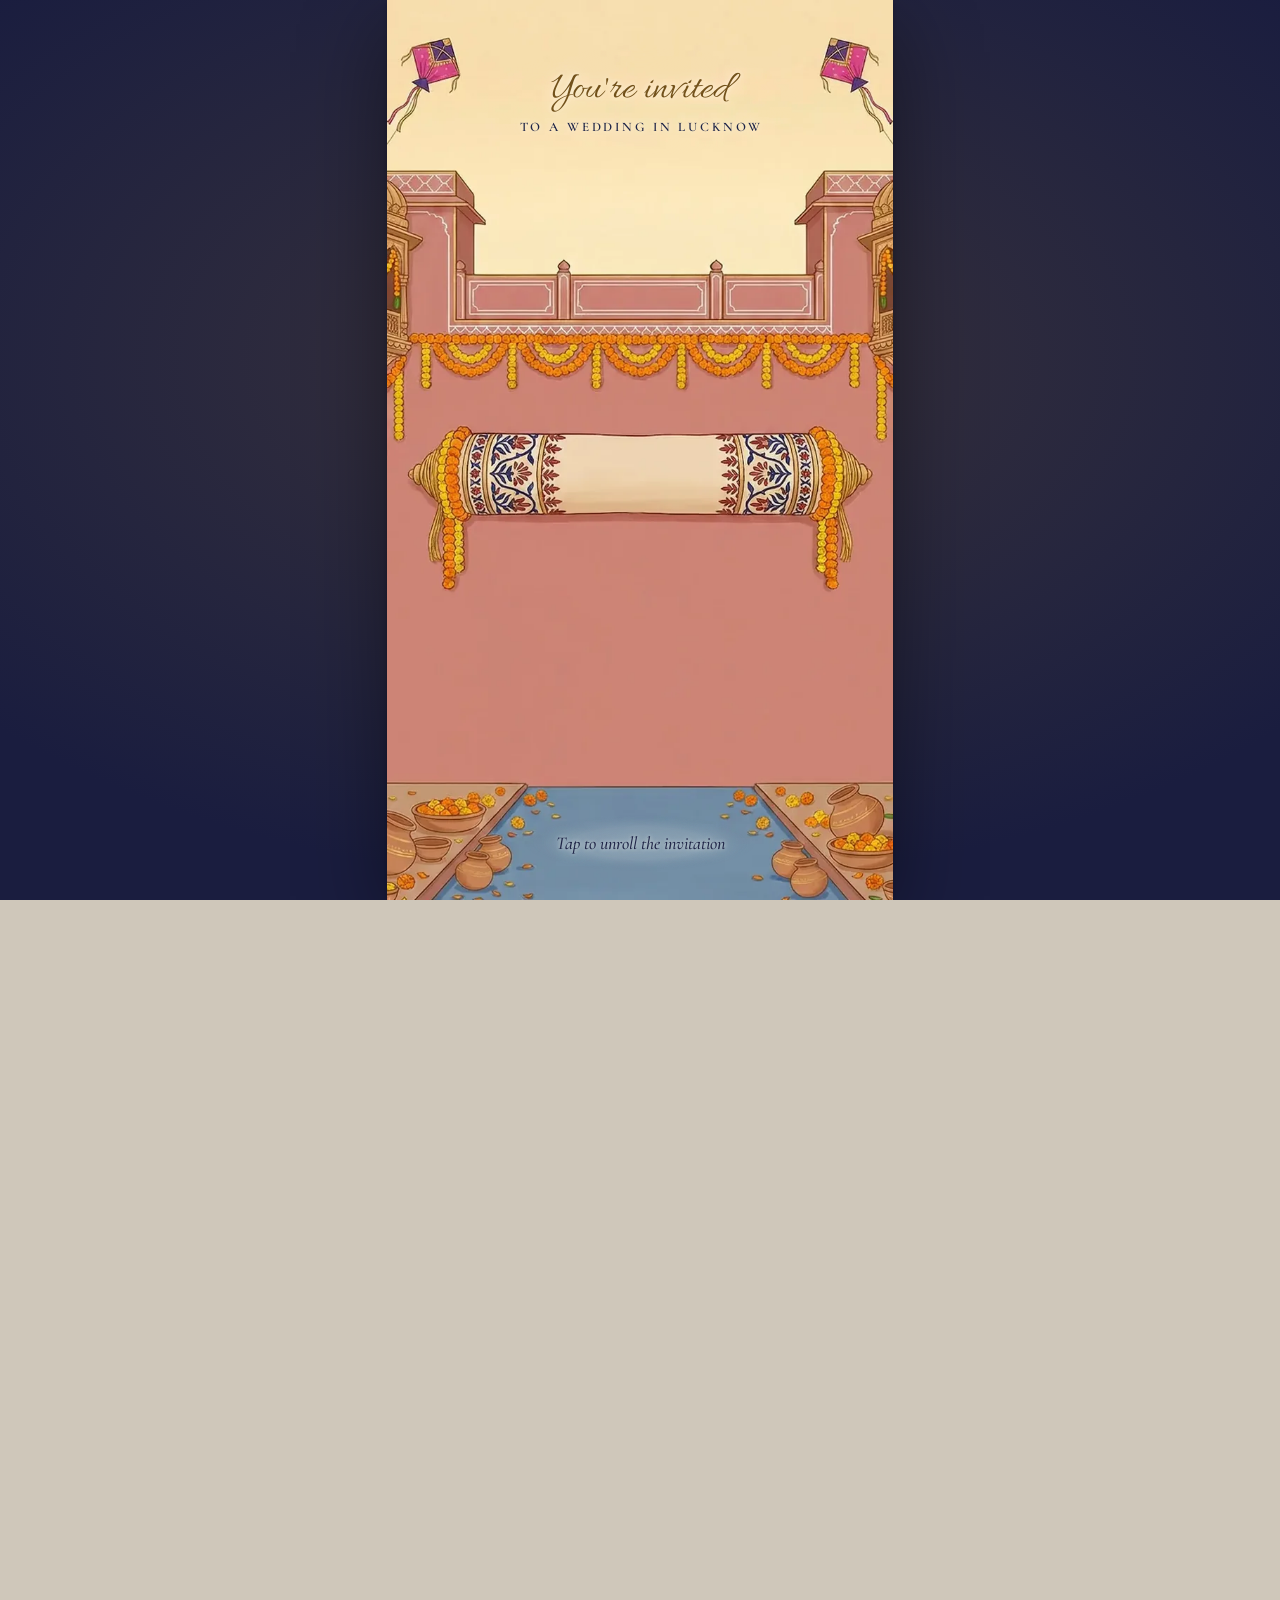
==== index.html @ d3c8b6ac "Shaurya weds Diksha - Wedding Card Website with Rangeelo theme, animations, and RSVP" ====
<!DOCTYPE html>
<html lang="en">
<head>
  <meta charset="utf-8">
  <meta name="viewport" content="width=device-width, initial-scale=1, viewport-fit=cover">
  <title>Shaurya weds Diksha | Wedding Invitation</title>
  <meta name="description" content="Wedding celebration of Shaurya Kapoor & Diksha Bhatia on 01 & 02 December 2026 at Dayal Gateway, Lucknow. Tap to unroll the invitation.">
  <meta name="theme-color" content="#1A1D3F">

  <!-- Favicon -->
  <link rel="icon" href="data:image/svg+xml,%3Csvg xmlns='http://www.w3.org/2000/svg' viewBox='0 0 32 32'%3E%3Ccircle cx='16' cy='16' r='14' fill='%23f3ebdc' stroke='%23a9853f' stroke-width='2'/%3E%3Cpath d='M16 9l4 7-4 7-4-7z' fill='%23a9853f'/%3E%3C/svg%3E">

  <!-- Google Fonts Preconnect & Stylesheets -->
  <link rel="preconnect" href="https://fonts.googleapis.com">
  <link rel="preconnect" href="https://fonts.gstatic.com" crossorigin="">
  <link href="https://fonts.googleapis.com/css2?family=Allura&family=Cormorant+Garamond:ital,wght@0,400;0,500;0,600;1,400;1,500&family=Pinyon+Script:ital,wght@0,400;0,500;0,600;1,400&family=Playfair+Display:ital,wght@0,400;0,500;0,600;1,400&family=Tiro+Devanagari+Hindi:ital,wght@0,400;0,500;0,600;1,400&display=swap" rel="stylesheet">

  <!-- Core Theme & Layout Styles -->
  <link rel="stylesheet" href="./assets/engine.css">
  <link rel="stylesheet" href="./assets/layouts/keepsake.css">
  <link rel="stylesheet" href="./assets/layouts/decor-daynight.css">

  <script>
    if (/[?&]phone=1(&|$)/.test(location.search)) document.documentElement.classList.add("in-phone");
  </script>

  <!-- Wedding Configuration & Personal Details -->
  <script src="./config.js"></script>

  <!-- Interactive Layout & Animation Engines -->
  <script src="./assets/openings.js"></script>
  <script src="./assets/layouts/keepsake.js"></script>
  <script src="./assets/layouts/decor-daynight.js"></script>
</head>

<body class="sealed layout-keepsake" data-theme="rangeelo">
  <!-- Accessibility Skip -->
  <a class="skip" href="#invitation" id="skip">Skip the opening and read the invitation</a>

  <!-- Animated Backdrop -->
  <div class="backdrop" aria-hidden="true"></div>

  <!-- Opening Gate (The Unrolling Haveli Cloth Gesture) -->
  <div class="gate framed" id="gate" data-edge="">
    <div class="gate-fill" aria-hidden="true"></div>
    <div class="gate-mirror bottom" aria-hidden="true"></div>
    <div class="gate-mirror top" aria-hidden="true"></div>

    <p class="greet tone-light" id="greet" lang="en">
      You're invited<small>to a wedding celebration</small>
    </p>

    <div class="stage" id="stage"></div>

    <p class="hint tone-light" id="hint" aria-hidden="true" lang="en">
      Tap to unroll the invitation
    </p>
  </div>

  <!-- Main Scroll Container -->
  <main class="col" id="main">
    <p class="today" id="today" hidden=""></p>

    <!-- Hero Section -->
    <header class="hero custom" id="hero">
      <img class="hero-art" id="heroArt" alt="" decoding="async">
      <div class="hero-words" id="heroWords"></div>
      <div class="lay-hero" id="layHero"></div>
    </header>

    <a class="down" href="#paper" id="down" lang="en">
      <span>Scroll down</span>
      <svg viewBox="0 0 24 24" aria-hidden="true">
        <path d="M6 9l6 6 6-6" fill="none" stroke="currentColor" stroke-width="1.3"></path>
      </svg>
    </a>

    <!-- The Paper Scroll (Content, Scratch Cards, Events, Countdown, RSVP) -->
    <div class="paper decor-daynight" id="paper"></div>
  </main>

  <!-- Floating Audio & Language Controls -->
  <div class="controls" id="controls" hidden="">
    <button class="lang" id="langBtn" type="button" aria-label="Switch language" lang="hi">हिं</button>
    <button class="sound" id="soundBtn" type="button" aria-pressed="false" aria-label="Play music">
      <svg class="i-play" viewBox="0 0 24 24" aria-hidden="true">
        <path d="M8 5.5v13l10.5-6.5z" fill="currentColor"></path>
      </svg>
      <svg class="i-pause" viewBox="0 0 24 24" aria-hidden="true">
        <path d="M7.5 5.5h3v13h-3zM13.5 5.5h3v13h-3z" fill="currentColor"></path>
      </svg>
    </button>
  </div>

  <!-- Background Music Audio -->
  <audio id="music" preload="none" loop="" src="./assets/themes/theme.mp3"></audio>

  <!-- Engine Script -->
  <script src="./assets/engine.js"></script>
</body>
</html>
---- assets/engine.css ----
/* The invite engine's styles. Every collection sets the palette and fonts through theme.json;
   nothing here names a collection except the few opening-specific touches at the end. */
:root {
  --ink: #574d43;
  --paper: #fbf8f2;
  --accent: #a3122f;
  --accent2: #e88b1e;
  --gold: #b08d4c;
  --night: #2a1f18;
  --linen: color-mix(in srgb, var(--paper) 82%, var(--ink));
  --ink-soft: color-mix(in srgb, var(--ink) 68%, var(--paper));
  --hi: color-mix(in srgb, var(--paper) 55%, white);
  --lo: color-mix(in srgb, var(--ink) 22%, transparent);
  --line: color-mix(in srgb, var(--gold) 32%, transparent);
  --gold-deep: color-mix(in srgb, var(--gold) 72%, black);
  --foil: linear-gradient(100deg, color-mix(in srgb, var(--gold) 72%, black) 0%, var(--gold) 22%, color-mix(in srgb, var(--gold) 45%, white) 38%, color-mix(in srgb, var(--gold) 92%, black) 55%, color-mix(in srgb, var(--gold) 62%, white) 72%, color-mix(in srgb, var(--gold) 70%, black) 100%);
  --foil-deep: linear-gradient(100deg, color-mix(in srgb, var(--gold) 55%, black) 0%, color-mix(in srgb, var(--gold) 85%, black) 30%, color-mix(in srgb, var(--gold) 70%, white) 48%, color-mix(in srgb, var(--gold) 80%, black) 66%, color-mix(in srgb, var(--gold) 50%, black) 100%);
  --script: "Pinyon Script", "Tiro Devanagari Hindi", cursive;
  --serif: "Cormorant Garamond", "Tiro Devanagari Hindi", Georgia, serif;
  --deva: "Tiro Devanagari Hindi", "Cormorant Garamond", serif;
  --display: var(--serif);
  --paper-tex: none;
  --col: min(100vw, 460px);
  --safe-t: env(safe-area-inset-top, 0px);
  --safe-b: env(safe-area-inset-bottom, 0px);
  --ease-out: cubic-bezier(0.23, 1, 0.32, 1);
  --ease-io: cubic-bezier(0.77, 0, 0.175, 1);
}
/* Drawn inside the site's iPhone mockup (?phone=1): inside a frame env() is always 0, so the
   island and home bar get an iPhone 15's real insets. The painting still runs under the island. */
:root.in-phone { --safe-t: 59px; --safe-b: 34px; }
:root.in-phone [id] { scroll-margin-top: var(--safe-t); }
/* A section's own top padding (56 to 64px) already clears the island, so it lands flush. */
:root.in-phone .sec[id] { scroll-margin-top: 0; }
body.dark {
  --ink-soft: color-mix(in srgb, var(--ink) 80%, var(--paper));
  --linen: color-mix(in srgb, var(--paper) 85%, black);
  --hi: color-mix(in srgb, var(--paper) 80%, white);
  --lo: rgba(0, 0, 0, 0.45);
  --gold-deep: color-mix(in srgb, var(--gold) 70%, white);
}

* { box-sizing: border-box; }
html { -webkit-text-size-adjust: 100%; scroll-behavior: smooth; }
body { margin: 0; background: var(--linen); color: var(--ink); font: 400 18px/1.55 var(--serif); -webkit-font-smoothing: antialiased; overflow-x: hidden; }
html:has(body.sealed), body.sealed { overflow: hidden; height: 100svh; }
:lang(hi) { font-family: var(--deva); }
img { display: block; max-width: 100%; }
button { font: inherit; color: inherit; }
:focus-visible { outline: 2px solid var(--gold); outline-offset: 3px; }

.skip { position: fixed; left: 12px; top: 12px; z-index: 50; padding: 10px 14px; background: var(--paper); color: var(--ink); border-radius: 8px; transform: translateY(-160%); transition: transform 200ms var(--ease-out); }
.skip:focus { transform: none; }
/* Round the invitation on a wide screen: a dim room in the theme's night colour, lit where the
   invitation stands, the way a story is shown on a laptop. Never a blurred copy of the art. */
.backdrop { position: fixed; inset: 0; z-index: -1; background: var(--linen); }
@media (min-width: 560px) { .backdrop { background: radial-gradient(90% 75% at 50% 40%, color-mix(in srgb, var(--night) 80%, var(--gold) 20%), var(--night) 78%); } }

/* ───────── The gate ───────── */
/* The opening's painting fills the screen, under the island and the home bar, and the greeting and
   the hint sit on it (founder, 21 October 2026). The engine sizes the painting's box (fitGate). */
.gate {
  position: fixed; inset: 0; z-index: 20; overflow: hidden;
  background: radial-gradient(120% 80% at 50% 45%, color-mix(in srgb, var(--paper) 70%, transparent), transparent 70%), var(--linen);
  transition: opacity 900ms var(--ease-out), visibility 0s linear 900ms;
}
body.dark .gate { background: radial-gradient(120% 80% at 50% 45%, color-mix(in srgb, var(--night) 60%, transparent), transparent 70%), var(--night); }
/* Until the painting loads, the screen takes its measured edge colours. */
.gate[data-edge], body.dark .gate[data-edge] { background: linear-gradient(var(--gate-top) 18%, var(--gate-bottom) 82%); }
.gate.gone { opacity: 0; visibility: hidden; pointer-events: none; }
/* A screen much wider than the painting (a laptop) shows its whole height in the middle, in the
   same dim room as the invitation (.backdrop), not a blurred copy of it. */
.gate-fill { position: absolute; inset: 0; display: none; background: radial-gradient(90% 75% at 50% 40%, color-mix(in srgb, var(--night) 80%, var(--gold) 20%), var(--night) 78%); }
.gate.framed .gate-fill { display: block; }
.gate-mirror { position: absolute; display: none; background-repeat: no-repeat; transform: scaleY(-1); pointer-events: none; }
.gate.mirrored .gate-mirror { display: block; }
.gate.framed .op-frame { box-shadow: 0 24px 80px rgba(0, 0, 0, 0.42), 0 2px 6px rgba(0, 0, 0, 0.25); }
.stage { position: absolute; inset: 0; z-index: 0; }

/* Taps pass through the words to the painting. Each takes the tone that reads on the part of the
   painting under it, and a soft frost when that part is busy (readGate, as the hero's words do). */
.greet, .hint { position: absolute; z-index: 1; left: 0; right: 0; width: fit-content; max-width: calc(100% - 32px); margin: 0 auto; text-align: center; text-wrap: balance; pointer-events: none; isolation: isolate; --frost-rgb: 0 0 0; --frost-a: 0; --frost-blur: 0px; }
/* As much room above as the hero's words have: 7.5% of the screen, and 4% under an island or notch
   (in the site's phone mockup the island ends 52px down). */
.greet { top: max(7.5svh, calc(var(--safe-t) + 4svh)); font: 400 clamp(32px, 9vw, 40px)/1.1 var(--script); color: var(--gate-lo); }
:root.in-phone .greet { top: calc(52px + 4svh); }
.hint { bottom: max(calc(var(--safe-b) + 22px), 5svh); font: italic 500 18px/1.3 var(--serif); color: var(--gate-ink); animation: hint 2.8s ease-in-out infinite; }
.greet small { display: block; margin-top: 6px; font: 600 13px/1.4 var(--serif); letter-spacing: 0.22em; text-transform: uppercase; color: var(--gate-ink); }
.greet:lang(hi) { font: 400 27px/1.3 var(--deva); }
.greet:lang(hi) small { letter-spacing: 0.02em; text-transform: none; font: 400 15.5px/1.5 var(--deva); }
.hint:lang(hi) { font: 400 16.5px/1.4 var(--deva); }
.greet.tone-dark { color: var(--gate-hi); }
.greet.tone-dark small, .hint.tone-dark { color: var(--gate-cream); }
.greet.tone-dark, .hint.tone-dark { text-shadow: 0 0 18px rgba(0, 0, 0, 0.62), 0 1px 3px rgba(0, 0, 0, 0.55); }
.greet.tone-light, .hint.tone-light { text-shadow: 0 0 18px rgb(255 252 244 / 0.85), 0 0 4px rgb(255 252 244 / 0.7); }
.greet::before, .hint::before { content: ""; position: absolute; z-index: -1; pointer-events: none; inset: -30% -16%; background: radial-gradient(closest-side, rgb(var(--frost-rgb) / var(--frost-a)) 0%, rgb(var(--frost-rgb) / calc(var(--frost-a) * 0.8)) 55%, rgb(var(--frost-rgb) / 0) 100%); -webkit-backdrop-filter: blur(var(--frost-blur)); backdrop-filter: blur(var(--frost-blur)); -webkit-mask-image: radial-gradient(closest-side, #000 60%, transparent 100%); mask-image: radial-gradient(closest-side, #000 60%, transparent 100%); }
.hint::before { inset: -70% -18%; }
@keyframes hint { 50% { translate: 0 -3px; } }
.gate.opening .greet, .gate.opening .hint { opacity: 0; animation: none; transition: opacity 400ms ease; }

.op-frame { position: absolute; inset: 0; overflow: visible; }
.op-frame > img { position: absolute; inset: 0; width: 100%; height: 100%; object-fit: cover; }
.op-pulse { position: absolute; inset: -9%; border-radius: 50%; border: 1px solid color-mix(in srgb, var(--gold) 70%, transparent); animation: pulse 2.8s var(--ease-out) infinite; pointer-events: none; }
@keyframes pulse { 0% { scale: 0.86; opacity: 0.9; } 70%, 100% { scale: 1.25; opacity: 0; } }
.op-glow { position: absolute; width: 14%; aspect-ratio: 1; translate: -50% -50%; border-radius: 50%; pointer-events: none; mix-blend-mode: screen; background: radial-gradient(closest-side, rgba(255, 246, 220, 0.95), rgba(255, 214, 140, 0.5) 45%, rgba(255, 200, 120, 0) 100%); opacity: 0; scale: 0.4; transition: scale 1800ms var(--ease-out), opacity 600ms ease; }
.op-glow.on { opacity: 1; scale: 9; }

/* Envelope */
.op-envelope { perspective: 1600px; }
.op-inside { position: absolute; inset: 0; overflow: hidden; background: linear-gradient(180deg, #efe4cf, #f7efdf 45%, #ead9b8) center / cover; }
.op-inside .op-light { position: absolute; left: var(--cx); top: var(--cy); width: 70%; aspect-ratio: 1 / 1.3; translate: -50% -50%; border-radius: 50%; background: radial-gradient(closest-side, rgba(255, 253, 246, 1), rgba(255, 240, 205, 0.95) 22%, rgba(250, 222, 160, 0.55) 52%, rgba(246, 214, 150, 0)); opacity: 0; scale: 0.15; }
.op-flap { position: absolute; inset: 0; background: #f4eee4 center / 100% 100% no-repeat; backface-visibility: hidden; transition: transform 1250ms cubic-bezier(0.55, 0, 0.25, 1), opacity 650ms ease 650ms, filter 1250ms ease; }
.op-flap.top { clip-path: polygon(0 0, 100% 0, var(--cx) var(--cy)); transform-origin: 50% 0; }
.op-flap.bottom { clip-path: polygon(0 100%, 100% 100%, var(--cx) var(--cy)); transform-origin: 50% 100%; }
.op-flap.left { clip-path: polygon(0 0, 0 100%, var(--cx) var(--cy)); transform-origin: 0 50%; filter: brightness(0.985); }
.op-flap.right { clip-path: polygon(100% 0, 100% 100%, var(--cx) var(--cy)); transform-origin: 100% 50%; filter: brightness(0.985); }
.op-ring { position: absolute; inset: 0; width: 100%; height: 100%; pointer-events: none; mix-blend-mode: screen; }
.op-seal { position: absolute; left: var(--cx); top: var(--cy); width: 27%; aspect-ratio: 1; translate: -50% -50%; padding: 0; border: 0; border-radius: 50%; background: none; cursor: pointer; filter: drop-shadow(0 5px 6px rgba(70, 50, 22, 0.32)) drop-shadow(0 1px 1px rgba(70, 50, 22, 0.3)); transition: scale 160ms var(--ease-out), opacity 500ms ease, filter 500ms ease; -webkit-tap-highlight-color: transparent; }
.op-seal canvas { width: 100%; height: 100%; display: block; }
.op-seal:active, .op-seal.pressed { scale: 0.95; }
.op-seal.gone { scale: 1.16; opacity: 0; filter: blur(3px); pointer-events: none; }
.op-seal.gone .op-pulse { display: none; }
.op-envelope.open .op-inside .op-light { opacity: 1; scale: 3.2; transition: scale 1500ms var(--ease-out) 100ms, opacity 500ms ease; }
.op-envelope.open .op-flap { filter: brightness(0.9); }
.op-envelope.open .op-flap.top { transform: rotateX(-112deg); opacity: 0; }
.op-envelope.open .op-flap.bottom { transform: rotateX(112deg); opacity: 0; transition-delay: 160ms, 810ms, 160ms; }
.op-envelope.open .op-flap.left { transform: rotateY(112deg); opacity: 0; transition-delay: 80ms, 730ms, 80ms; }
.op-envelope.open .op-flap.right { transform: rotateY(-112deg); opacity: 0; transition-delay: 80ms, 730ms, 80ms; }
/* An envelope lying on paper: the closed painting stays whole; the V flap folds up from its hinge
   while the open painting (flap lying open, the card showing) fades in. */
.op-envelope.on-paper .op-over { position: absolute; inset: 0; width: 100%; height: 100%; object-fit: cover; transition: opacity 700ms ease 420ms; }
.op-envelope.on-paper .op-flap.top { clip-path: polygon(var(--fx0) var(--fy0), var(--fx1) var(--fy0), var(--tx) var(--ty)); transform-origin: 50% var(--fy0); z-index: 4; }
.op-envelope.on-paper .op-seal { z-index: 6; }
/* On the desk (openings.js unfold): the envelope's inside, the flap's paper back, the card and the pocket in front of it. */
.op-hollow { position: absolute; inset: 0; z-index: 1; opacity: 0; transition: opacity 180ms ease; background: linear-gradient(180deg, color-mix(in srgb, var(--env-paper, #e9dcc3) 78%, #3a2a1a) 0%, color-mix(in srgb, var(--env-paper, #e9dcc3) 94%, #3a2a1a) 75%); }
.op-flapback { position: absolute; inset: 0; z-index: 1; transform: scaleY(0); background: linear-gradient(0deg, color-mix(in srgb, var(--env-paper, #efe4cf) 92%, #5a4630), color-mix(in srgb, var(--env-paper, #efe4cf) 88%, white) 70%); }
.op-card { position: absolute; z-index: 2; border-radius: 3px; background: var(--card-paper, #fbf6ea) var(--paper-tex) center / 420px; box-shadow: 0 1px 2px rgba(60, 40, 20, 0.25), 0 12px 28px rgba(60, 40, 20, 0.2); transform-origin: 50% 50%; will-change: transform; }
.op-card.out { z-index: 7; }
.op-card-in { position: absolute; inset: 6%; display: grid; place-content: center; justify-items: center; text-align: center; border: 1px solid color-mix(in srgb, var(--gold) 55%, transparent); color: var(--gold-deep); }
.op-card-in p { margin: 0; }
.op-card .k { font: 500 clamp(9px, 2.5vw, 12px)/1.4 var(--serif); letter-spacing: 0.2em; text-transform: uppercase; }
.op-card .n { padding: 0.1em 0.2em 0.18em; font: 400 clamp(22px, 7vw, 32px)/1.05 var(--script); }
.op-card .a { font: italic 400 clamp(13px, 3.8vw, 17px)/1 var(--serif); }
.op-card:lang(hi) .k, .op-card:lang(hi) .a { font-family: var(--deva); font-style: normal; letter-spacing: 0; text-transform: none; }
.op-card:lang(hi) .n { font: 400 clamp(20px, 6vw, 28px)/1.3 var(--deva); }
.op-pocket { position: absolute; inset: 0; z-index: 3; background: center / 100% 100% no-repeat; }
.op-envelope.on-paper .op-inside .op-light { display: none; }
.op-envelope.on-paper.open .op-over { opacity: 0; }
.op-envelope.on-paper.open .op-flap.top { transform: rotateX(-150deg); opacity: 0; transition-delay: 0ms, 520ms, 0ms; }

/* Doors */
.op-doors { perspective: 1400px; }
.op-doors .op-over { transition: opacity 120ms linear 60ms; }
.op-doors .op-over.gone { opacity: 0; }
.op-leaf { position: absolute; transform-style: preserve-3d; transition: transform 1700ms cubic-bezier(0.6, 0, 0.2, 1); }
.op-leaf.left { transform-origin: 0 50%; }
.op-leaf.right { transform-origin: 100% 50%; }
.op-leaf-face { position: absolute; inset: 0; background-repeat: no-repeat; backface-visibility: hidden; }
.op-leaf::after { content: ""; position: absolute; inset: 0; background: linear-gradient(90deg, rgba(0, 0, 0, 0.35), rgba(0, 0, 0, 0)); opacity: 0; transition: opacity 1700ms ease; }
.op-leaf.right::after { background: linear-gradient(270deg, rgba(0, 0, 0, 0.35), rgba(0, 0, 0, 0)); }
.op-doors.open .op-leaf.left { transform: rotateY(96deg); }
.op-doors.open .op-leaf.right { transform: rotateY(-96deg); }
.op-doors.open .op-leaf::after { opacity: 1; }
.op-seam { position: absolute; width: 4px; translate: -50% 0; background: linear-gradient(180deg, transparent, rgba(255, 220, 150, 0.95), transparent); filter: blur(2px); opacity: 0; transition: opacity 400ms ease, width 1200ms var(--ease-out); pointer-events: none; }
.op-doors.open .op-seam { opacity: 1; width: 40%; filter: blur(14px); opacity: 0; transition: opacity 1500ms ease 200ms, width 1500ms var(--ease-out); }
/* The open frame matches the closed one outside the doorway, so it must not move or the walls would jump. */
.op-fore { position: absolute; inset: 0; width: 100%; height: 100%; z-index: 4; pointer-events: none; }
.op-tap { position: absolute; z-index: 5; border: 0; background: none; cursor: pointer; }

/* Film: the opening as a short film. Its first frame lies on top until it plays; its last frame holds. */
.op-film .op-video { position: absolute; inset: 0; width: 100%; height: 100%; object-fit: cover; display: block; }
.op-film .op-end { opacity: 0; transition: opacity 400ms ease; }
.op-film .op-end.on { opacity: 1; }
.op-film .op-still { transition: opacity 120ms linear; }
.op-film .op-still.gone { opacity: 0; }

/* Curtains: strips of the closed panels slide to the sides and narrow, then fade into the open painting */
.op-curtains .op-over { transition: opacity 120ms linear 60ms; }
.op-curtains .op-over.gone { opacity: 0; }
.op-strip { position: absolute; overflow: hidden; transition: transform 1500ms cubic-bezier(0.55, 0, 0.2, 1) var(--delay, 0ms), opacity 520ms ease calc(1150ms + var(--delay, 0ms)); }
.op-strip.left { transform-origin: 0 50%; }
.op-strip.right { transform-origin: 100% 50%; }
.op-strip-face { position: absolute; inset: 0; background-repeat: no-repeat; }
/* The folds deepen as the cloth bunches. */
.op-fold { position: absolute; inset: 0; background: linear-gradient(90deg, rgba(0, 0, 0, 0.32), rgba(255, 240, 220, 0.06) 45%, rgba(0, 0, 0, 0.28)); opacity: 0; transition: opacity 1400ms ease var(--delay, 0ms); }
.op-curtains.open .op-strip { transform: translateX(var(--dx)) scaleX(var(--k)); opacity: 0; }
.op-curtains.open .op-fold { opacity: 1; }
.op-curtains.open .op-seam { opacity: 1; width: 40%; filter: blur(14px); opacity: 0; transition: opacity 1500ms ease 200ms, width 1500ms var(--ease-out); }

/* Light from a point */
.op-reveal .op-over { will-change: mask-image; }
.op-sparks { position: absolute; inset: 0; width: 100%; height: 100%; pointer-events: none; }
.op-point { position: absolute; width: 22%; aspect-ratio: 1; translate: -50% -50%; border: 0; border-radius: 50%; background: radial-gradient(closest-side, rgba(255, 238, 200, 0.28), transparent); cursor: pointer; -webkit-tap-highlight-color: transparent; touch-action: none; }
.op-point.holding { background: radial-gradient(closest-side, rgba(255, 238, 200, 0.55), transparent); scale: 1.08; transition: scale 650ms var(--ease-out), background 650ms ease; }

@media (prefers-reduced-motion: reduce) {
  .hint, .op-pulse { animation: none; }
  .op-flap, .op-leaf, .op-strip { transition: opacity 400ms ease !important; transform: none !important; }
}

/* ───────── The column ───────── */
.col { position: relative; width: var(--col); margin: 0 auto; background: var(--paper); box-shadow: 0 0 0 1px var(--line), 0 30px 80px rgba(40, 28, 12, 0.14); }
.today { position: sticky; top: 0; z-index: 5; margin: 0; padding: calc(10px + var(--safe-t)) 16px 10px; text-align: center; background: var(--accent-fill, var(--accent)); color: #fff; font: 500 15px/1.4 var(--serif); }
.today[hidden] { display: none; }
.hero { position: relative; overflow: hidden; background: var(--night); }
/* A layout (invite/layouts/) draws the first screen itself. */
.hero.custom { background: var(--paper); }
.hero.custom .hero-art, .hero.custom .hero-words { display: none; }
/* The painting fills the first screen like a story, with "Scroll down" just under it: never shorter
   than the painting's own shape (so it is always cut at its sides, and the calm zone's heights hold),
   never taller than a tall phone's. */
.hero-art { width: 100%; height: clamp(calc(var(--col) * 1.5), calc(100svh - 72px), calc(var(--col) * 2.17)); object-fit: cover; }
.hero.plain .hero-art { visibility: hidden; }
.hero.plain { background: linear-gradient(180deg, color-mix(in srgb, var(--paper) 85%, var(--gold)), var(--paper)); }
.body-open .hero-art { animation: settle 2.6s var(--ease-out) both; }
@keyframes settle { from { scale: 1.07; } to { scale: 1; } }
.hero-words { position: absolute; left: 15%; right: 15%; top: 12%; display: grid; justify-items: center; text-align: center; color: var(--gold-deep); text-shadow: 0 0 18px color-mix(in srgb, var(--paper) 90%, transparent), 0 0 4px color-mix(in srgb, var(--paper) 80%, transparent); }
body.dark .hero-words, .hero.tone-dark .hero-words { text-shadow: 0 0 18px rgba(0, 0, 0, 0.7), 0 0 4px rgba(0, 0, 0, 0.6); }
.hero.tone-dark .hw-pre, .hero.tone-dark .hw-date { color: #fff8ec; }
.hero.tone-dark .hw-name { --foil: linear-gradient(100deg, #f3dca0 0%, #fff4d6 30%, #e8c77e 55%, #fff1c9 75%, #e2bd70 100%); filter: drop-shadow(0 0 10px rgba(0, 0, 0, 0.55)); }
.hero-words > * { margin: 0; }
.hw-names { display: grid; justify-items: center; }
.hw-names > * { margin: 0; }
/* When the calm part of the painting is short, the names share one line. */
.hw-inline .hw-names { display: flex; align-items: baseline; justify-content: center; gap: 0.16em; white-space: nowrap; }
.hw-inline .hw-amp { margin: 0; }
.hero-words { --hw-k: 1; --frost-rgb: 250 245 235; --frost-a: 0; --frost-blur: 0px; z-index: 1; isolation: isolate; }
/* The engine measures the painting under the words and frosts it when it is too busy to read. */
.hero-words::before { content: ""; position: absolute; z-index: -1; pointer-events: none; inset: -22% -34%; background: radial-gradient(closest-side, rgb(var(--frost-rgb) / var(--frost-a)) 0%, rgb(var(--frost-rgb) / calc(var(--frost-a) * 0.8)) 55%, rgb(var(--frost-rgb) / 0) 100%); -webkit-backdrop-filter: blur(var(--frost-blur)); backdrop-filter: blur(var(--frost-blur)); -webkit-mask-image: radial-gradient(closest-side, #000 60%, transparent 100%); mask-image: radial-gradient(closest-side, #000 60%, transparent 100%); }
.hero.tone-light { --hw-ink: var(--ink); }
body.dark .hero.tone-light { --hw-ink: color-mix(in srgb, var(--night) 80%, black); }
.hero.tone-light .hero-words { text-shadow: 0 0 18px color-mix(in srgb, var(--paper) 90%, transparent), 0 0 4px color-mix(in srgb, var(--paper) 80%, transparent); }
.hero.tone-light .hw-pre, .hero.tone-light .hw-date { color: var(--hw-ink); }
.hero.tone-light .hw-name { filter: drop-shadow(0 0 10px color-mix(in srgb, var(--paper) 90%, transparent)); }
/* Only the names scale to fit the painting; the small lines never drop below a readable size. */
.hw-pre { font: 500 max(15px, calc(clamp(15px, 4.4vw, 18px) * var(--hw-k)))/1.25 var(--serif); color: var(--ink); }
/* A script capital's swash rises well above its line: keep it off the line above. */
.hero-words > .hw-pre { margin-bottom: calc(clamp(44px, 14vw, 62px) * var(--hw-k) * 0.2); }
.hw-inline > .hw-pre { margin-bottom: 0.2em; }
body.dark .hw-pre, body.dark .hw-date { color: color-mix(in srgb, var(--paper) 30%, white); }
.hw-pre:lang(hi) { font: 400 max(16px, calc(17px * var(--hw-k)))/1.5 var(--deva); }
.hw-name { font: 400 calc(clamp(44px, 14vw, 62px) * var(--hw-k))/1.02 var(--script); background: var(--foil); -webkit-background-clip: text; background-clip: text; color: transparent; text-shadow: none; filter: drop-shadow(0 0 10px color-mix(in srgb, var(--paper) 90%, transparent)); padding: 0.22em 0.24em 0.32em; margin: -0.22em -0.12em -0.32em; }
/* Foil words show only inside their own box (background-clip: text), so a script name's swashes
   and tails, which reach past its line, get room in the padding, given back by the margin. */
body.dark .hw-name { filter: drop-shadow(0 0 10px rgba(0, 0, 0, 0.6)); }
.hw-name:lang(hi) { font: 400 calc(clamp(40px, 12vw, 54px) * var(--hw-k))/1.25 var(--deva); }
.hw-amp { font: italic 400 calc(clamp(30px, 9vw, 38px) * var(--hw-k))/1 var(--serif); background: var(--foil-deep); -webkit-background-clip: text; background-clip: text; color: transparent; text-shadow: none; margin: 0 0 0.12em; padding: 0 0.1em; }
.hero.tone-dark .hw-amp { --foil-deep: linear-gradient(100deg, #e2bd70 0%, #fff1c9 45%, #d9b062 100%); }
.hw-amp:lang(hi) { font: 400 20px/1.4 var(--deva); margin: 0; }
.hw-rule { width: 50%; margin: 6px 0 4px !important; color: var(--gold); display: block; }
.hw-rule .divider-art, .hw-rule .orn { display: block; width: 100%; height: auto; }
.hero-words.hw-inline > .hw-rule { width: min(56%, calc(190px * var(--hw-k) + 40px)); }
.hw-date { font: 500 14px/1.5 var(--serif); letter-spacing: 0.2em; text-transform: uppercase; color: var(--ink); }
.hw-date:lang(hi) { letter-spacing: 0; text-transform: none; font: 400 16px/1.5 var(--deva); }
.body-open .hero-words > :not(.hw-names), .body-open .hw-names > * { animation: rise 1.4s var(--ease-out) both; }
.body-open .hw-names > :nth-child(1) { animation-delay: 0.15s; }
.body-open .hw-names > :nth-child(2) { animation-delay: 0.3s; }
.body-open .hw-names > :nth-child(3) { animation-delay: 0.45s; }
.body-open .hero-words > .hw-rule, .body-open .hero-words > .hw-date { animation-delay: 0.6s; }
@keyframes rise { from { opacity: 0; translate: 0 14px; filter: blur(4px); } }
/* The names carry a drop-shadow of their own, and Safari can't blend blur() into it: it left them
   blurred for good on iPhones. They rise without the blur. */
.body-open .hw-names > .hw-name { animation-name: rise-clear; }
@keyframes rise-clear { from { opacity: 0; translate: 0 14px; } }
.down { position: relative; z-index: 1; display: grid; justify-items: center; gap: 2px; padding: 14px 0 6px; color: var(--ink-soft); text-decoration: none; font: 400 26px/1 var(--script); background: var(--paper-tex) center top / 512px auto, var(--paper); }
.down + .paper > .sec:first-child { padding-top: 30px; }
/* The painting fades into the page, and "Scroll down" sits on that calm ground in the page's own ink. */
.hero::after { content: ""; position: absolute; inset: auto 0 0; height: 9%; pointer-events: none; background: linear-gradient(to bottom, color-mix(in srgb, var(--paper) 0%, transparent), color-mix(in srgb, var(--paper) 55%, transparent) 45%, color-mix(in srgb, var(--paper) 92%, transparent) 78%, var(--paper)); }
.hero.plain::after { display: none; }

.down:lang(hi) { font: 400 15px/1.4 var(--deva); }
.down svg { width: 22px; height: 22px; animation: bob 2.4s ease-in-out infinite; }
@keyframes bob { 50% { translate: 0 4px; } }

/* ───────── Paper ───────── */
.paper { position: relative; background: var(--paper-tex) center / 512px auto, var(--paper); }
.sec { padding: 64px 24px 8px; text-align: center; }
.sec + .sec { padding-top: 56px; }
.h { margin: -0.18em 0 -0.26em; font: 400 clamp(38px, 10.6vw, 46px)/1.15 var(--script); background: var(--foil); -webkit-background-clip: text; background-clip: text; color: transparent; padding: 0.18em 0.24em 0.26em; }
.h:lang(hi) { font: 400 30px/1.4 var(--deva); padding-top: 4px; }
.h3 { margin: 26px 0 6px; font: 500 15px/1.4 var(--serif); letter-spacing: 0.18em; text-transform: uppercase; color: var(--ink-soft); }
.h3:lang(hi) { letter-spacing: 0; text-transform: none; font: 400 17px/1.4 var(--deva); }
.sec-orn { margin: 8px auto 14px; color: var(--gold); width: 150px; }
.sec-orn.small { width: 110px; margin: 6px auto; }
.sec-orn .orn, .sec-orn .divider-art { display: block; width: 100%; height: auto; }
.orn { width: 150px; height: 14px; }
.lede { margin: 0 auto; max-width: 30ch; color: var(--ink-soft); font-size: 18px; }
.lede:lang(hi) { font-size: 16px; }
.soft { color: var(--ink-soft); }
.caps { font: 500 13px/1.6 var(--serif); letter-spacing: 0.2em; text-transform: uppercase; color: var(--ink-soft); }
.caps:lang(hi) { font: 400 15px/1.6 var(--deva); letter-spacing: 0; text-transform: none; }
.reveal { opacity: 0; translate: 0 18px; transition: opacity 900ms var(--ease-out), translate 900ms var(--ease-out); }
.reveal.in { opacity: 1; translate: 0 0; }
@media (prefers-reduced-motion: reduce) { .reveal { opacity: 1; translate: none; transition: none; } .body-open .hero-art, .body-open .hero-words > *, .body-open .hw-names > * { animation: none; } .down svg { animation: none; } }
/* The builder's preview (?quiet) loads again after every edit: nothing plays in, so only the edit changes. */
.quiet .reveal { opacity: 1; translate: none; transition: none; }
.quiet .body-open .hero-art, .quiet .body-open .hero-words > *, .quiet .body-open .hw-names > * { animation: none; }

.note { padding-top: 48px; }
.note-text { margin: 8px auto 0; max-width: 28ch; font: italic 400 21px/1.5 var(--serif); color: var(--ink); }
.note-text:lang(hi) { font: 400 18px/1.7 var(--deva); }

/* The date, under gold foil */
.sparkle-line { margin: 6px 0 22px; font: italic 500 18px/1.3 var(--serif); color: var(--ink); }
.sparkle-line:lang(hi) { font: 400 16px/1.5 var(--deva); }
.sparkle-line b { color: var(--gold-text, var(--gold)); font-style: normal; font-weight: 400; margin: 0 6px; }
.cards { display: grid; grid-template-columns: repeat(3, 1fr); gap: 12px; max-width: 360px; margin: 0 auto; }
/* The whole date under one foil (scratch: "one"). */
.cards.one { grid-template-columns: 1fr; max-width: 300px; }
.cards.one .foil { aspect-ratio: 2 / 1; }
.cards.one .foil .val { padding: 0 14px; font-size: clamp(24px, 7.4vw, 30px); text-wrap: balance; }
.card { display: grid; gap: 10px; }
.foil { position: relative; aspect-ratio: 5 / 6; border-radius: 12px; overflow: hidden; background: linear-gradient(160deg, var(--hi), color-mix(in srgb, var(--paper) 90%, var(--ink))); box-shadow: inset 0 0 0 1px var(--line), inset 0 0 0 4px var(--hi), 0 6px 14px rgba(40, 28, 12, 0.1); padding: 0; border: 0; cursor: grab; touch-action: none; }
.foil .val { position: absolute; inset: 0; display: grid; place-items: center; font: 500 clamp(28px, 8.5vw, 36px)/1 var(--serif); color: var(--ink); font-variant-numeric: lining-nums; }
.foil .val.word { font-size: clamp(17px, 5vw, 21px); }
.foil .val:lang(hi) { font-family: var(--deva); }
.foil canvas { position: absolute; inset: 0; width: 100%; height: 100%; transition: opacity 600ms ease; }
.foil.done { cursor: default; }
.foil.done canvas { opacity: 0; pointer-events: none; }
.card .caps { font-size: 11px; letter-spacing: 0.28em; }
.when-wrap { display: grid; grid-template-rows: 1fr; transition: grid-template-rows 700ms var(--ease-out); }
.when-wrap.hide { grid-template-rows: 0fr; }
.when-line { overflow: hidden; margin: 0; padding-top: 22px; font-size: 19px; color: var(--ink); transition: opacity 700ms ease 150ms; }
.when-wrap.hide .when-line { opacity: 0; }
.textbtn { margin-top: 6px; padding: 6px 2px; border: 0; background: none; cursor: pointer; font: italic 500 16px/1.3 var(--serif); color: var(--gold-deep); text-decoration: underline; text-decoration-color: color-mix(in srgb, var(--gold) 45%, transparent); text-underline-offset: 4px; }
.textbtn:lang(hi) { font: 400 15px/1.4 var(--deva); }

/* The formal invitation */
.arch-card { --archH: 220px; position: relative; margin: 0 auto; max-width: 380px; }
.arch-card .arch-top { position: absolute; left: 0; top: 0; overflow: visible; }
.arch-line { fill: none; stroke: var(--hi); stroke-width: 6; filter: drop-shadow(0 1.5px 1.2px var(--lo)) drop-shadow(0 -1px 0 rgba(255, 255, 255, 0.5)); }
.arch-gold { fill: none; stroke: var(--gold); stroke-width: 1; opacity: 0.85; }
.arch-bud { fill: none; stroke: var(--gold); stroke-width: 0.9; }
.arch-card .pillar { position: absolute; top: calc(var(--archH) - 0.5px); bottom: 0; width: 6px; background: var(--hi); box-shadow: 0 1.5px 1.2px var(--lo), 1px 0 1px var(--lo); }
.arch-card .pillar::after { content: ""; position: absolute; top: 0; bottom: 13px; width: 1px; background: var(--gold); opacity: 0.85; }
.arch-card .pillar.l { left: 3px; } .arch-card .pillar.l::after { left: 10px; }
.arch-card .pillar.r { right: 3px; } .arch-card .pillar.r::after { right: 10px; }
.arch-card::before { content: ""; position: absolute; left: 13px; right: 13px; bottom: 13px; height: 1px; background: var(--gold); opacity: 0.85; }
.arch-card::after { content: ""; position: absolute; left: 3px; right: 3px; bottom: 0; height: 6px; background: var(--hi); box-shadow: 0 1.5px 1.2px var(--lo); }
.arch-in { position: relative; z-index: 1; display: grid; grid-template-columns: minmax(0, 1fr); justify-items: center; padding: calc(var(--archH) * 0.42) 30px 44px; }
/* The couple's logo heads the formal invitation and signs off the page. */
.inv-logo { display: block; width: 92px; height: 92px; object-fit: contain; margin: 0 auto 12px; }
/* The Story map, whole: its pictures and their captions need room. */
.inv-logo.whole { width: min(230px, 72%); height: auto; aspect-ratio: 1; }
.so-logo.whole { width: 210px; height: 210px; }
.so-logo { display: block; width: 120px; height: 120px; object-fit: contain; margin: 22px auto 0; }
.om { margin: 0; font: 400 16px/1.4 var(--deva); color: var(--gold-deep); }
/* A blessing of several lines, each its own line. In English capitals, smaller and spaced, so the longest fits a phone. */
.om span { display: block; text-wrap: balance; }
.om.latin { font: 600 12.5px/1.55 var(--serif); letter-spacing: 0.06em; }
/* Room between the lines, so one that wraps on a phone still reads as one. */
.om span + span { margin-top: 0.45em; }
/* A design's blessing painting heads the invitation (Ayodhya's Ram Darbar): whole, never cropped or
   covered, with its own room above the line under it. */
.inv-blessing { display: block; width: min(250px, 78%); height: auto; margin: 0 auto 14px; filter: drop-shadow(0 6px 18px rgba(0, 0, 0, 0.35)); }
.inv { display: grid; grid-template-columns: minmax(0, 1fr); gap: 2px; justify-items: center; width: 100%; }
.inv p { margin: 0; max-width: 100%; overflow-wrap: anywhere; }
/* A name is one word in a script face: engine.js shrinks it to its line (fitWords) rather than break it. */
.inv .name { overflow-wrap: normal; white-space: nowrap; }
.inv .caps { max-width: 30ch; font-size: 12.5px; letter-spacing: 0.15em; line-height: 1.7; }
.inv-lede { margin: 0 auto 6px; max-width: 24ch; font: italic 400 19px/1.45 var(--serif); color: var(--ink-soft); }
.inv-lede:lang(hi) { font: 400 17px/1.6 var(--deva); }
.inv .name { font: 400 clamp(52px, 15vw, 64px)/1.1 var(--script); background: var(--foil); -webkit-background-clip: text; background-clip: text; color: transparent; padding: 0.18em 0.24em 0.28em; margin: -0.18em -0.09em -0.28em; }
.inv .name:lang(hi) { font: 400 40px/1.35 var(--deva); }
/* The first name's tall script capitals reached up into the line above it ("you are invited to the
   wedding of"), as on the cards (Gautam, 1 November 2026): a little room there only. */
.inv .inv-lede + .name { margin-top: calc(-0.18em + 8px); }
.inv .with { font: 400 30px/1 var(--script); color: var(--gold-text, var(--gold)); margin: 6px 0 2px; }
.inv .with:lang(hi) { font: 400 20px/1.4 var(--deva); }
.inv .parents { font: 500 15px/1.5 var(--serif); letter-spacing: 0.1em; text-transform: uppercase; color: var(--ink); max-width: 32ch; }
.inv .parents:lang(hi) { font: 400 17px/1.5 var(--deva); letter-spacing: 0; text-transform: none; }
.inv-when { margin-top: 18px !important; font: 500 17px/1.4 var(--serif); color: var(--ink); }
.inv-place { font: italic 400 16px/1.4 var(--serif); color: var(--ink-soft); }
.inv-when:lang(hi), .inv-place:lang(hi) { font-family: var(--deva); font-style: normal; }
.inv-follow { margin-top: 16px !important; }

/* Story */
.dear { margin: 6px 0 6px; font: 400 clamp(26px, 7.6vw, 31px)/1.2 var(--script); color: var(--gold-deep); }
.dear:lang(hi) { font: 400 22px/1.4 var(--deva); }
.story { margin: 0 auto; max-width: 28ch; font-size: 19px; line-height: 1.5; color: var(--ink); }
.story:lang(hi) { font-size: 17px; line-height: 1.7; }
.story-line { list-style: none; margin: 26px auto 0; padding: 0; max-width: 340px; display: grid; gap: 18px; text-align: left; border-left: 1px solid var(--line); }
.story-line li { position: relative; padding-left: 20px; display: grid; }
.story-line li::before { content: ""; position: absolute; left: -5px; top: 7px; width: 9px; height: 9px; rotate: 45deg; background: var(--paper); border: 1px solid var(--gold); }
.sl-when { font: 400 24px/1.1 var(--script); color: var(--gold-deep); }
.sl-when:lang(hi) { font: 400 16px/1.4 var(--deva); }
.sl-what { font-size: 17px; color: var(--ink); }

/* Photos */
.photos { display: grid; grid-auto-flow: column; grid-auto-columns: 62%; gap: 14px; margin: 4px -24px 0; padding: 6px 24px 18px; overflow-x: auto; scroll-snap-type: x mandatory; scrollbar-width: none; }
.photos::-webkit-scrollbar { display: none; }
.ph { margin: 0; scroll-snap-align: center; }
.ph .frame { position: relative; aspect-ratio: 3 / 4.2; padding: 7px; }
.ph .frame::before { content: ""; position: absolute; inset: 0; background: var(--hi); -webkit-mask: var(--arch) center / 100% 100% no-repeat; mask: var(--arch) center / 100% 100% no-repeat; filter: drop-shadow(0 2px 3px var(--lo)); }
.ph img { position: relative; width: 100%; height: 100%; object-fit: cover; object-position: 50% 18%; -webkit-mask: var(--arch) center / 100% 100% no-repeat; mask: var(--arch) center / 100% 100% no-repeat; }
.ph figcaption { margin-top: 6px; font: italic 400 16px/1.3 var(--serif); color: var(--ink-soft); }
.ph figcaption:lang(hi) { font: 400 15px/1.4 var(--deva); }
.swipe { margin: 0; font: italic 400 15px/1.3 var(--serif); color: var(--ink-soft); }
.swipe:lang(hi) { font: 400 14px/1.4 var(--deva); }

/* The celebrations */
.timeline { position: relative; margin: 18px auto 0; max-width: 400px; }
.timeline::before { content: ""; position: absolute; left: 50%; top: 8px; bottom: 8px; width: 1px; translate: -50% 0; background: linear-gradient(transparent, var(--gold) 12%, var(--gold) 88%, transparent); }
.tl { --mood: var(--gold-deep); position: relative; display: grid; grid-template-columns: 1fr 1fr; align-items: center; column-gap: 34px; padding: 18px 0; }
.tl::after { content: ""; position: absolute; left: 50%; top: 50%; width: 9px; height: 9px; translate: -50% -50%; rotate: 45deg; background: var(--paper); border: 1px solid var(--gold); }
.tl .art { width: 100%; aspect-ratio: 1; object-fit: contain; border-radius: 6px; }
.tl .art.glyph { display: grid; place-items: center; color: var(--gold); }
.tl .art.glyph .orn { width: 70%; }
.tl .txt { display: grid; gap: 1px; }
.tl:nth-child(odd) .art { order: 0; }
.tl:nth-child(odd) .txt { order: 1; text-align: left; justify-items: start; }
.tl:nth-child(even) .art { order: 1; }
.tl:nth-child(even) .txt { order: 0; text-align: right; justify-items: end; }
.tl .caps { font-size: 11.5px; letter-spacing: 0.22em; }
.tl .time { font: 400 34px/1.1 var(--script); color: var(--mood); }
.tl .caps + .time { margin-top: 5px; }
.tl .time:lang(hi) { font: 400 20px/1.4 var(--deva); }
.tl .nm { font: 600 21px/1.2 var(--serif); color: var(--ink); }
.tl .nm small { display: block; font: 400 15px/1.4 var(--deva); color: var(--gold-deep); }
.tl .nm:lang(hi) { font: 400 20px/1.4 var(--deva); }
.tl .place { font: italic 400 15.5px/1.35 var(--serif); color: var(--ink-soft); }
.tl .place:lang(hi) { font: 400 14px/1.5 var(--deva); }
.tl .textbtn { font-size: 14.5px; padding: 4px 0; }
.tl .textbtn + .textbtn { margin-top: 0; }
.tl .addr { font: 400 13.5px/1.35 var(--serif); color: var(--ink-soft); }
.tl .addr:lang(hi) { font: 400 13px/1.5 var(--deva); }

/* Countdown */
.count { display: grid; grid-template-columns: minmax(0, 1fr) auto minmax(0, 1fr) auto minmax(0, 1fr) auto minmax(0, 1fr); align-items: start; margin: 4px auto 0; max-width: 360px; }
.count .u { display: grid; justify-items: center; min-width: 0; }
.count b { font: 500 clamp(34px, 10.4vw, 48px)/1.05 var(--serif); font-variant-numeric: tabular-nums lining-nums; background: var(--foil); -webkit-background-clip: text; background-clip: text; color: transparent; }
.count .colon { font: 400 clamp(28px, 8vw, 36px)/1.15 var(--serif); color: var(--gold-text, var(--gold)); }
.count span { font: 500 14px/1.4 var(--serif); color: var(--ink-soft); letter-spacing: 0.04em; }
.count span:lang(hi) { font: 400 14px/1.5 var(--deva); }
.count-to { margin: 12px auto 0; color: var(--ink-soft); font: italic 400 17px/1.4 var(--serif); }
.count-to:lang(hi) { font: 400 15px/1.5 var(--deva); }

/* Venue and travel */
.city { margin: 0; font: 500 26px/1.2 var(--serif); letter-spacing: 0.16em; text-transform: uppercase; color: var(--ink); }
.city:lang(hi) { letter-spacing: 0.02em; font: 400 24px/1.4 var(--deva); }
.venue-name { margin: 6px auto 0; max-width: 24ch; font: 500 20px/1.35 var(--serif); color: var(--ink); }
.venue-name:lang(hi) { font: 400 18px/1.5 var(--deva); }
.venue-addr { margin: 2px auto 0; max-width: 30ch; color: var(--ink-soft); font-size: 17px; }
.venue-addr:lang(hi) { font-size: 15px; }
/* A second venue (a reception across town) under the first, each named for its functions. */
.venue-for { margin: 14px auto 0; color: var(--gold-deep); }
.venue-also { margin: 34px auto 0; padding-top: 26px; max-width: 360px; border-top: 1px solid var(--line); }
.venue-also .venue-for { margin-top: 0; }
.venue-art { margin: 20px -24px 0; width: calc(100% + 48px); max-width: none; }
/* The couple's own photo of the venue or town takes the painting's place, cut to the same landscape. */
.venue-art.venue-photo { aspect-ratio: 3 / 2; height: auto; object-fit: cover; }
.map { position: relative; margin: 22px auto 0; max-width: 360px; aspect-ratio: 4 / 3.2; padding: 7px; background: var(--hi); border-radius: 6px; box-shadow: 0 0 0 1px var(--line), 0 8px 22px rgba(40, 28, 12, 0.12); display: grid; place-items: center; }
.map iframe { width: 100%; height: 100%; border: 0; border-radius: 3px; filter: sepia(0.18) saturate(0.85); }
.map-load { border: 1px solid var(--line); background: var(--paper); border-radius: 999px; padding: 12px 22px; cursor: pointer; font: italic 500 17px/1 var(--serif); color: var(--gold-deep); }
.btn { display: inline-flex; align-items: center; justify-content: center; gap: 10px; min-height: 50px; margin-top: 18px; padding: 0 26px; border: 0; border-radius: 999px; background: var(--foil-deep); background-size: 160% 100%; color: #fffdf6; text-decoration: none; cursor: pointer; font: 600 15px/1 var(--serif); letter-spacing: 0.14em; text-transform: uppercase; text-shadow: 0 1px 1px rgba(60, 40, 10, 0.45); box-shadow: 0 6px 16px rgba(60, 40, 10, 0.28), inset 0 1px 0 rgba(255, 255, 255, 0.45); transition: scale 160ms var(--ease-out), background-position 600ms var(--ease-out); }
.btn:lang(hi) { font: 400 16px/1 var(--deva); letter-spacing: 0; text-transform: none; }
.btn:hover { background-position: 100% 0; }
.btn:active { scale: 0.97; }
.btn svg { width: 20px; height: 20px; }
.travel { margin: 18px auto 0; padding: 0; max-width: 32ch; list-style: none; display: grid; gap: 10px; color: var(--ink-soft); font-size: 17px; }
.travel b { color: var(--ink); font-weight: 600; }
.travel:lang(hi) { font-size: 15px; line-height: 1.7; }

/* Dress code */
.dress-art { margin: 14px auto 0; width: 100%; }
.dress-list { display: grid; margin: 18px auto 0; max-width: 380px; text-align: left; }
.dress { display: grid; grid-template-columns: 1fr auto; align-items: center; gap: 4px 16px; padding: 16px 0; border-top: 1px solid var(--line); }
.dress:last-child { border-bottom: 1px solid var(--line); }
.dress .nm { font: 600 19px/1.25 var(--serif); color: var(--ink); }
.dress .nm small { font: 400 14px/1.4 var(--deva); color: var(--gold-deep); margin-left: 6px; }
.dress .nm:lang(hi) { font: 400 18px/1.4 var(--deva); }
.dress p { grid-column: 1 / -1; margin: 0; color: var(--ink-soft); font-size: 16.5px; line-height: 1.45; }
.dress p:lang(hi) { font-size: 15px; line-height: 1.6; }
.dots { display: flex; gap: 6px; }
.dots i { width: 26px; height: 26px; border-radius: 50%; box-shadow: inset 0 0 0 2px rgba(255, 255, 255, 0.55), 0 0 0 1px var(--line), 0 2px 4px rgba(40, 28, 12, 0.15); }

/* Family */
.fam-tree { display: grid; gap: 22px; margin: 10px auto 0; max-width: 360px; }
.fam .caps { margin: 0 0 6px; }
.fam-name { margin: 7px 0; font: 500 18px/1.45 var(--serif); color: var(--ink); }
.fam-name:lang(hi) { font: 400 17px/1.6 var(--deva); }
.kids-line { margin: 0; font: italic 400 19px/1.5 var(--serif); color: var(--accent-text, var(--accent)); }
.kids-line:lang(hi) { font: 400 17px/1.6 var(--deva); }

/* Song, voice, contacts, shagun */
/* The song: a now-playing card, tinted from the design's accent, in a plain sans like a music app's. */
.song-card { width: min(100%, 300px); margin: 10px auto 0; padding: 16px 16px 14px; border-radius: 18px; text-align: left; color: #fff; background: linear-gradient(170deg, color-mix(in srgb, var(--accent) 62%, #120a08), color-mix(in srgb, var(--accent) 30%, #0a0605)); box-shadow: 0 18px 40px -14px rgba(20, 8, 4, 0.55), inset 0 1px 0 rgba(255, 255, 255, 0.12); font-family: system-ui, -apple-system, "Segoe UI", Roboto, sans-serif; }
.sc-cover { position: relative; aspect-ratio: 1; overflow: hidden; border-radius: 10px; background: rgba(0, 0, 0, 0.3); box-shadow: 0 10px 24px rgba(0, 0, 0, 0.35); }
.sc-cover img { width: 100%; height: 100%; object-fit: cover; object-position: 50% 22%; display: block; }
.sc-cover.video { aspect-ratio: 16 / 9; }
.sc-disc { position: absolute; inset: 14%; border-radius: 50%; background: radial-gradient(circle, var(--gold) 0 9%, #111 10% 26%, #222 27% 28%, #111 29% 48%, #262626 49% 50%, #0c0c0c 51%); }
.sc-row { display: flex; align-items: flex-start; gap: 12px; margin-top: 14px; }
.sc-meta { min-width: 0; flex: 1; }
.sc-title { margin: 0; font: 700 19px/1.25 system-ui, -apple-system, "Segoe UI", Roboto, sans-serif; overflow: hidden; text-overflow: ellipsis; white-space: nowrap; }
.sc-title:lang(hi) { font: 600 19px/1.4 var(--deva); }
.sc-artist { margin: 3px 0 0; font-size: 14.5px; line-height: 1.3; color: rgba(255, 255, 255, 0.84); overflow: hidden; text-overflow: ellipsis; white-space: nowrap; }
.sc-heart { flex: none; width: 24px; height: 24px; margin-top: 2px; color: color-mix(in srgb, var(--gold) 55%, white); }
.sc-bar { position: relative; height: 4px; margin-top: 14px; border-radius: 2px; background: rgba(255, 255, 255, 0.24); }
.sc-bar i { position: absolute; inset: 0 62% 0 0; border-radius: 2px; background: #fff; }
.sc-bar i::after { content: ""; position: absolute; right: -6px; top: -4px; width: 12px; height: 12px; border-radius: 50%; background: #fff; box-shadow: 0 1px 4px rgba(0, 0, 0, 0.4); }
.sc-controls { display: flex; align-items: center; justify-content: center; gap: 30px; margin-top: 12px; }
.sc-controls > svg { width: 26px; height: 26px; color: rgba(255, 255, 255, 0.86); }
.sc-play { display: grid; place-items: center; width: 58px; height: 58px; padding: 0; border: 0; border-radius: 50%; background: #fff; color: color-mix(in srgb, var(--accent) 50%, #120a08); cursor: pointer; box-shadow: 0 6px 16px rgba(0, 0, 0, 0.3); transition: scale 160ms var(--ease-out); }
.sc-play svg { width: 26px; height: 26px; margin-left: 3px; }
.sc-play:active { scale: 0.94; }
.sc-play:focus-visible { outline: 2px solid #fff; outline-offset: 3px; }
.sc-from { margin: 10px 0 0; font-size: 13px; letter-spacing: 0.04em; color: var(--ink-soft); }
.song-frame { display: block; width: 100%; height: 100%; border: 0; }
.song-frame.spotify { height: 80px; margin-top: 12px; border-radius: 12px; }
audio { width: 100%; max-width: 360px; margin-top: 8px; }
/* Shagun: the UPI ID, centred under the lede, copied on a tap. */
.upi-id { display: grid; justify-items: center; gap: 4px; margin: 14px auto 0; padding: 14px 22px 12px; min-width: min(100%, 260px); border: 1px solid var(--line); border-radius: 16px; background: color-mix(in srgb, var(--paper) 70%, white); color: var(--ink); cursor: pointer; font: inherit; transition: scale 160ms var(--ease-out), border-color 200ms ease; }
.upi-id:active { scale: 0.98; }
.upi-k { font: 600 11.5px/1.2 var(--serif); letter-spacing: 0.2em; text-transform: uppercase; color: var(--ink-soft); }
.upi-k:lang(hi) { font: 400 14px/1.4 var(--deva); letter-spacing: 0; text-transform: none; }
.upi-v { font: 500 21px/1.3 var(--serif); overflow-wrap: anywhere; user-select: all; }
.upi-hint { font: italic 400 13.5px/1.3 var(--serif); color: var(--ink-soft); }
.upi-hint:lang(hi) { font: 400 13.5px/1.5 var(--deva); }
.upi-id.copied { border-color: var(--gold); }
.contacts { list-style: none; margin: 12px auto 0; padding: 0; max-width: 360px; text-align: left; }
.contacts li { display: flex; justify-content: space-between; align-items: center; gap: 10px; padding: 12px 0; border-top: 1px solid var(--line); }

/* RSVP */
.rsvp { display: grid; gap: 10px; max-width: 380px; margin: 22px auto 0; text-align: left; }
.field-label { font: 500 13px/1.4 var(--serif); letter-spacing: 0.18em; text-transform: uppercase; color: var(--ink-soft); }
.field-label:lang(hi) { font: 400 15px/1.5 var(--deva); letter-spacing: 0; text-transform: none; }
.field { width: 100%; min-height: 50px; padding: 0 16px; border-radius: 10px; border: 1px solid var(--line); background: var(--hi); font: 500 19px/1 var(--serif); color: var(--ink); }
.field:focus { outline: 2px solid var(--gold); outline-offset: 1px; }
.rows { display: grid; margin-top: 8px; }
.row { display: flex; align-items: center; justify-content: space-between; gap: 12px; padding: 12px 0; border-top: 1px solid var(--line); }
.row:last-child { border-bottom: 1px solid var(--line); }
.row-name { display: grid; }
.row-name b { font: 600 18px/1.3 var(--serif); color: var(--ink); }
.row-name b:lang(hi) { font: 400 17px/1.4 var(--deva); }
.row-name span { font: 400 15px/1.3 var(--serif); color: var(--ink-soft); }
.stepper { display: flex; align-items: center; gap: 4px; }
.step { display: grid; place-items: center; padding: 0; width: 40px; height: 40px; border-radius: 50%; border: 1px solid var(--line); background: var(--hi); color: var(--gold-deep); cursor: pointer; transition: scale 140ms var(--ease-out); }
.step:active { scale: 0.94; }
.step svg { width: 18px; height: 18px; }
.stepper output { min-width: 30px; text-align: center; font: 500 21px/1 var(--serif); font-variant-numeric: tabular-nums lining-nums; }
.rsvp .btn { justify-self: center; margin-top: 14px; }
.rsvp-note { margin: 4px 0 0; text-align: center; font: italic 400 15px/1.45 var(--serif); color: var(--ink-soft); }
.rsvp-note:lang(hi) { font: 400 14px/1.6 var(--deva); }
.rsvp-note.warn { font-style: normal; color: var(--accent); }
.rsvp-need { margin: -2px 0 0; font: italic 400 15px/1.4 var(--serif); color: var(--accent); }
.rsvp-need:lang(hi) { font: 400 14px/1.6 var(--deva); }
.field[aria-invalid="true"] { border-color: var(--accent); }
/* Once the family has replied, the thank-you takes the form's place until they choose to change it. */
.rsvp.done > :not(.rsvp-done, .rsvp-note.warn) { display: none; }
.rsvp:not(.done) > .rsvp-done { display: none; }
.rsvp-done { text-align: center; }
.rd-title { margin: 0; font: 400 40px/1.15 var(--script); color: var(--gold-deep); }
.rd-title:lang(hi), .rsvp:lang(hi) .rd-title { font: 400 28px/1.4 var(--deva); }
.rd-line { margin: 2px auto 0; max-width: 28ch; text-wrap: pretty; font: italic 400 19px/1.45 var(--serif); color: var(--ink); }
.rd-change, .rc-back { min-height: 44px; margin-top: 6px; padding: 0 16px; border: 0; background: none; color: var(--gold-deep); cursor: pointer; font: 600 16px/1 var(--serif); text-decoration: underline; text-underline-offset: 4px; text-decoration-thickness: 1px; }
:is(.rd-change, .rc-back):lang(hi) { font: 400 16px/1.2 var(--deva); }
.rc-list { list-style: none; margin: 16px 0 0; padding: 0; text-align: left; }
.rc-list li { display: flex; align-items: baseline; justify-content: space-between; gap: 16px; padding: 10px 2px; border-top: 1px solid var(--line); font: 500 18px/1.3 var(--serif); color: var(--ink); }
.rc-list li:last-child { border-bottom: 1px solid var(--line); }
.rc-list b { font: 600 21px/1 var(--serif); font-variant-numeric: tabular-nums lining-nums; }
.rc-list b.no { font: italic 400 16px/1.3 var(--serif); color: var(--ink-soft); }
.rc-list:lang(hi) li, :lang(hi) .rc-list li { font: 400 17px/1.4 var(--deva); }
/* The check before a reply goes: the family, the numbers, and where it's going. */
.rsvp-confirm { width: min(calc(100vw - 32px), 380px); max-height: calc(100svh - 48px); padding: 0; border: 0; border-radius: 18px; overflow: auto; background: var(--paper-tex) center / 512px auto, var(--paper); color: var(--ink); box-shadow: 0 24px 60px rgba(30, 20, 8, 0.35); }
.rsvp-confirm::backdrop { background: rgba(20, 12, 6, 0.55); }
.rsvp-confirm[open] { animation: rc-in 220ms var(--ease-out); }
@keyframes rc-in { from { opacity: 0; transform: translateY(10px) scale(0.97); } }
.rc-in { padding: 26px 22px 14px; text-align: center; }
.rc-title { margin: 0; font: 400 40px/1.15 var(--script); color: var(--gold-deep); }
.rc-title:lang(hi), .rsvp-confirm:lang(hi) .rc-title { font: 400 28px/1.4 var(--deva); }
.rc-from { margin: 4px 0 0; font: 500 13px/1.5 var(--serif); letter-spacing: 0.18em; text-transform: uppercase; color: var(--ink-soft); }
.rsvp-confirm:lang(hi) .rc-from { font: 400 15px/1.5 var(--deva); letter-spacing: 0; text-transform: none; }
.rc-note { margin: 14px auto 0; max-width: 30ch; text-wrap: pretty; font: italic 400 15.5px/1.45 var(--serif); color: var(--ink-soft); }
.rsvp-confirm:lang(hi) .rc-note { font: 400 14.5px/1.65 var(--deva); }
.rc-actions { display: grid; justify-items: center; }
.rc-actions .btn { min-width: 60%; }
@media (prefers-reduced-motion: reduce) { .rsvp-confirm[open] { animation: none; } }

.signoff { padding: 56px 24px calc(56px + var(--safe-b)); text-align: center; }
.so-text { margin: 0 auto; max-width: 26ch; font: italic 400 19px/1.45 var(--serif); color: var(--ink); }
.so-text:lang(hi) { font: 400 17px/1.6 var(--deva); }
.so-names { margin: 10px 0 0; font: 400 40px/1.2 var(--script); color: var(--gold-text, var(--gold-deep)); }
.so-amp { font: italic 400 30px/1 var(--serif); margin: 0 0.06em; }
.so-names:lang(hi) .so-amp { font: 400 20px/1 var(--deva); }
/* "Invite made with" the Saath mark, at the size of the words, and saath.studio. */
.made { display: inline-flex; align-items: center; gap: 5px; margin-top: 34px; font: 400 14px/1.4 var(--serif); color: var(--ink-soft); text-decoration: none; letter-spacing: 0.04em; }
.made img { width: 1.15em; height: 1.15em; margin-left: 2px; }
.made:hover { color: var(--ink); }

/* Controls */
.controls { position: fixed; z-index: 10; right: max(14px, (100vw - var(--col)) / 2 + 14px); bottom: calc(16px + var(--safe-b)); display: grid; justify-items: center; gap: 10px; transition: opacity 250ms ease, translate 250ms var(--ease-out); }
.controls[hidden] { display: none; }
.controls.away, .controls.tucked { opacity: 0; translate: 0 12px; pointer-events: none; }
.lang { min-width: 44px; height: 32px; padding: 0 10px; border-radius: 999px; cursor: pointer; border: 1px solid var(--line); background: color-mix(in srgb, var(--paper) 92%, transparent); font: 500 14px/1 var(--serif); color: var(--gold-deep); -webkit-backdrop-filter: blur(6px); backdrop-filter: blur(6px); }
.lang:lang(hi) { font: 400 15px/1 var(--deva); }
.sound { width: 52px; height: 52px; border-radius: 50%; border: 0; cursor: pointer; display: grid; place-items: center; background: var(--foil); background-size: 200% 100%; background-position: 30% 0; color: #fffdf6; box-shadow: 0 6px 16px rgba(60, 40, 10, 0.35), inset 0 1px 0 rgba(255, 255, 255, 0.5); transition: scale 160ms var(--ease-out); }
.sound:active { scale: 0.94; }
.sound svg { width: 22px; height: 22px; filter: drop-shadow(0 1px 1px rgba(60, 40, 10, 0.4)); }
.sound .i-pause, .sound[aria-pressed="true"] .i-play { display: none; }
.sound[aria-pressed="true"] .i-pause { display: block; }

/* Letter-spacing leaves a gap after the last letter; centred spaced capitals take the same space before the first. */
.greet small { padding-inline-start: 0.22em; }
.hw-date, .caps { padding-inline-start: 0.2em; }
.h3 { padding-inline-start: 0.18em; }
.inv .caps { padding-inline-start: 0.15em; }
.card .caps { padding-inline-start: 0.28em; }
.tl:nth-child(odd) .caps { padding-inline-start: 0; }
.tl:nth-child(even) .caps { padding-inline-start: 0; margin-inline-end: -0.22em; }
.inv .parents { padding-inline-start: 0.1em; }
.city { padding-inline-start: 0.16em; }
.btn span { padding-inline-start: 0.14em; }
:is(.greet small, .hw-date, .caps, .h3, .inv .parents, .city, .btn span):lang(hi) { padding-inline-start: 0; }

/* Lines break where a reader would: no lone last words under centred text. */
.sec :is(p, h2, h3, li, figcaption), .signoff p, .hero-words p { text-wrap: balance; }
.tl .txt p, .dress-list p, .story-text { text-wrap: pretty; }

/* Before the map loads, the box shows a drawn street plan rather than an empty frame. */
.map:not(.loaded) { display: grid; place-items: center; background:
  url("data:image/svg+xml,%3Csvg xmlns='http://www.w3.org/2000/svg' viewBox='0 0 400 320'%3E%3Cg fill='none' stroke='%23b08d4c' stroke-linecap='round'%3E%3Cpath d='M-10 230 C80 200 120 250 210 210 S330 120 420 150' stroke-width='9' stroke-opacity='.18'/%3E%3Cpath d='M120 -10 C140 80 100 150 150 220 S170 300 160 340' stroke-width='6' stroke-opacity='.16'/%3E%3Cpath d='M-10 90 C90 110 200 60 300 90 S380 70 420 60' stroke-width='3' stroke-opacity='.18'/%3E%3Cpath d='M260 -10 C250 70 300 120 280 200 S300 290 330 340' stroke-width='3' stroke-opacity='.16'/%3E%3Cpath d='M30 -10 L60 340 M-10 300 L420 270 M350 -10 L370 340' stroke-width='1.5' stroke-opacity='.16'/%3E%3C/g%3E%3Cpath d='M300 230c30-16 70-6 90 14v90H250c4-46 20-88 50-104Z' fill='%23b08d4c' fill-opacity='.08'/%3E%3C/svg%3E") center / cover, var(--hi); }
.map:not(.loaded)::after { content: ""; position: absolute; left: 50%; top: 34%; width: 26px; height: 26px; translate: -50% -50%; rotate: -45deg; border-radius: 50% 50% 50% 0; background: var(--accent); box-shadow: 0 4px 8px rgba(40, 20, 10, 0.25); }
.map:not(.loaded) .map-load { position: relative; z-index: 1; margin-top: 18%; box-shadow: 0 4px 14px rgba(40, 28, 12, 0.12); }

/* Devanagari is never letter-spaced or set in capitals: spacing pulls conjuncts apart. */
:lang(hi) { letter-spacing: 0 !important; text-transform: none !important; }
:lang(ta) { font-family: "Noto Serif Tamil", var(--serif); letter-spacing: 0 !important; text-transform: none !important; }
:lang(bn) { font-family: "Tiro Bangla", var(--serif); letter-spacing: 0 !important; text-transform: none !important; }

/* The recorded video invite shows the page without its controls. */
body.video .controls, body.video .down { display: none !important; }
/* Nor the paper fading in at the foot of the first screen, a phone's hint to scroll (a glare in a video). */
body.video .hero::after { display: none; }
/* The countdown's "until the Haldi, on …": the functions come one by one in the video, with their
   dates (the collab bride Dipanwita, 3 November 2026). */
body.video .count-to { display: none; }
/* The day, time and place under the scratched date, heavier and in full ink, as on the video's cards. */
body.video .when-line { font-weight: 600; }
body.video .when-line:lang(hi) { font-weight: 400; }
body.video .when-line .soft { color: var(--ink); }
---- assets/layouts/keepsake.css ----
/* Keepsake: an opening played as a film that ends on the card, and a first screen that is that card. */

/* ── The first screen: the film's last frame, laid out as the gate laid it out ── */
.layout-keepsake .hero.custom { background: var(--night); }
.ks-hero { position: relative; width: 100%; height: 100svh; overflow: hidden; }
/* The first screen fills the window as the gate does, so nothing moves at the hand-over, which put
   "Scroll down" just under the fold, where guests never saw it (a Kanjivaram couple, 2 November
   2026). It sits over the foot of the first screen instead, on the paper fading in there. */
.layout-keepsake .hero::after { height: max(9%, 104px); }
.layout-keepsake .down { z-index: 4; margin-top: -70px; padding-bottom: calc(8px + var(--safe-b)); background: none; }
:root.in-phone .layout-keepsake .down { padding-bottom: 22px; }
/* The night shows round the art from the hero itself, so the words are judged against the art they sit on. */
:root.in-phone .ks-hero { height: 100vh; }
.ks-fill { position: absolute; inset: 0; display: none; background: radial-gradient(90% 75% at 50% 40%, color-mix(in srgb, var(--night) 80%, var(--gold) 20%), var(--night) 78%); }
.ks-hero.framed .ks-fill { display: block; }
.ks-mirror { position: absolute; display: none; background-repeat: no-repeat; transform: scaleY(-1); pointer-events: none; }
.ks-hero.mirrored .ks-mirror { display: block; }
.ks-box { position: absolute; left: 0; top: 0; width: 100%; height: 100%; }
.ks-hero.framed .ks-box { box-shadow: 0 24px 80px rgba(0, 0, 0, 0.42), 0 2px 6px rgba(0, 0, 0, 0.25); }
.ks-art, .ks-loop { position: absolute; inset: 0; width: 100%; height: 100%; object-fit: cover; display: block; }
.ks-loop { opacity: 0; transition: opacity 600ms ease; }
.ks-loop.on { opacity: 1; }
.ks-glints { position: absolute; inset: 0; pointer-events: none; overflow: hidden; }

/* ── The words on the card, sized to the card (cq units of the words' own box) ── */
.ks-words { --k: 1; position: absolute; container-type: size; display: grid; align-content: center; justify-items: center; text-align: center; z-index: 3; pointer-events: none; }
.ks-words > *, .ks-names > * { margin: 0; }
.ks-names { display: grid; justify-items: center; }
.ks-pre { font: 500 max(12px, calc(6.2cqw * var(--k)))/1.25 var(--serif); letter-spacing: 0.01em; margin-bottom: calc(3cqw * var(--k)) !important; }
.ks-pre:lang(hi) { font: 400 max(13px, calc(6.4cqw * var(--k)))/1.5 var(--deva); }
.ks-name { font: 400 calc(17cqw * var(--k))/1.02 var(--script); white-space: nowrap; background: var(--foil); background-size: 220% 100%; background-position: 0% 0; -webkit-background-clip: text; background-clip: text; color: transparent; padding: 0.22em 0.24em 0.32em; margin: -0.22em -0.12em -0.32em !important; }
.ks-name:lang(hi) { font: 400 calc(13.5cqw * var(--k))/1.25 var(--deva); }
.ks-amp { font: italic 400 calc(9cqw * var(--k))/1 var(--serif); background: var(--foil-deep); -webkit-background-clip: text; background-clip: text; color: transparent; padding: 0 0.1em; margin: 0 0 0.1em !important; }
.ks-amp:lang(hi) { font: 400 calc(6.6cqw * var(--k))/1.4 var(--deva); }
.ks-rule { display: block; width: 46%; margin: calc(2.4cqw * var(--k)) 0 calc(1.6cqw * var(--k)) !important; color: var(--gold); }
.ks-rule .divider-art, .ks-rule .orn { display: block; width: 100%; height: auto; }
.ks-date { font: 500 max(10.5px, calc(4.5cqw * var(--k)))/1.55 var(--serif); letter-spacing: 0.2em; padding-inline-start: 0.2em; text-transform: uppercase; }
.ks-date:lang(hi) { letter-spacing: 0; padding-inline-start: 0; text-transform: none; font: 400 max(12px, calc(5.4cqw * var(--k)))/1.5 var(--deva); }
.ks-words.ink-dark .ks-pre, .ks-words.ink-dark .ks-date { color: var(--ink); }
/* On a light card the names are a deeper foil, so they read at a glance (the theme's gold is tuned for the page). */
.ks-words.ink-dark .ks-name { --foil: linear-gradient(100deg, color-mix(in srgb, var(--gold-deep) 78%, black) 0%, var(--gold-deep) 28%, color-mix(in srgb, var(--gold-deep) 84%, white) 46%, var(--gold-deep) 64%, color-mix(in srgb, var(--gold-deep) 80%, black) 100%); }
.ks-words.ink-dark .ks-amp { background: none; color: var(--gold-deep); }
.ks-words.ink-light .ks-pre, .ks-words.ink-light .ks-date { color: #fbf3e2; text-shadow: 0 0 14px rgba(0, 0, 0, 0.6), 0 0 3px rgba(0, 0, 0, 0.5); }
.ks-words.ink-light .ks-name { --foil: linear-gradient(100deg, #e9cc8a 0%, #fff4d6 30%, #e2bd70 55%, #fff1c9 75%, #d8b062 100%); filter: drop-shadow(0 0 10px rgba(0, 0, 0, 0.55)); }
.ks-words.ink-light .ks-amp { --foil-deep: linear-gradient(100deg, #e2bd70 0%, #fff1c9 45%, #d9b062 100%); }
/* Light words over a picture (Jharokha Film's dusk sky) sit in a soft veil of the night, so the small
   lines read at 4.5:1 however bright the sky behind them is. It comes in with the words. */
.ks-words.ink-light::before { content: ""; position: absolute; inset: -42% -34% -62%; z-index: -1; pointer-events: none;
  background: radial-gradient(closest-side, color-mix(in srgb, var(--night) 68%, transparent), color-mix(in srgb, var(--night) 62%, transparent) 50%, color-mix(in srgb, var(--night) 34%, transparent) 76%, transparent); }
.ks-write.ink-light::before { animation: ks-veil 1400ms ease-out both; }
@keyframes ks-veil { from { opacity: 0; } to { opacity: 1; } }

/* Waiting under the film until its last frame. */
.ks-words.ks-later { opacity: 0; }
/* Written on: each line wipes in from the left out of a soft blur, the names catch the light. */
.ks-write > *, .ks-write .ks-names > * { animation: ks-wipe 900ms var(--ease-out) both; }
.ks-write > .ks-pre { animation-delay: 0ms; }
.ks-write .ks-names > :nth-child(1) { animation-delay: 220ms; animation-duration: 1100ms; }
.ks-write .ks-names > :nth-child(2) { animation-delay: 560ms; }
.ks-write .ks-names > :nth-child(3) { animation-delay: 700ms; animation-duration: 1100ms; }
.ks-write > .ks-rule { animation-delay: 1050ms; }
.ks-write > .ks-date { animation-delay: 1200ms; }
.ks-write .ks-name { animation-name: ks-wipe, ks-shine; animation-duration: 1100ms, 2400ms; animation-timing-function: var(--ease-out), ease-in-out; animation-fill-mode: both, both; }
.ks-write .ks-names > :nth-child(3).ks-name { animation-delay: 700ms, 900ms; }
.ks-write .ks-names > :nth-child(1).ks-name { animation-delay: 220ms, 420ms; }
/* A design's emblem over the words (opening.emblem): it blooms first, and the words follow it. */
.ks-emblem { display: block; width: calc(30cqw * var(--k)); height: auto; margin: 0 0 calc(3cqw * var(--k)) !important; }
.ks-write > .ks-emblem { animation: ks-bloom 1000ms var(--ease-out) both; }
@keyframes ks-bloom { from { opacity: 0; scale: 0.82; filter: blur(5px); } to { opacity: 1; scale: 1; filter: blur(0); } }
.ks-write.has-emblem > .ks-pre { animation-delay: 650ms; }
.ks-write.has-emblem .ks-names > :nth-child(2) { animation-delay: 1210ms; }
.ks-write.has-emblem > .ks-rule { animation-delay: 1700ms; }
.ks-write.has-emblem > .ks-date { animation-delay: 1850ms; }
.ks-write.has-emblem .ks-names > :nth-child(1).ks-name { animation-delay: 870ms, 1070ms; }
.ks-write.has-emblem .ks-names > :nth-child(3).ks-name { animation-delay: 1350ms, 1550ms; }
@keyframes ks-wipe {
  from { opacity: 0; filter: blur(6px); clip-path: inset(-30% 100% -40% -10%); translate: 0 6px; }
  60% { opacity: 1; }
  to { opacity: 1; filter: blur(0); clip-path: inset(-30% -10% -40% -10%); translate: 0 0; }
}
@keyframes ks-shine { from { background-position: 100% 0; } to { background-position: 0% 0; } }

/* ── The seal and its two halves ── */
.op-keepsake .ks-seal { z-index: 6; }
.ks-half { position: absolute; inset: 0; width: 100%; height: 100%; transform-origin: 50% 40%; pointer-events: none; }

/* ── Glints ── */
.ks-glint { position: absolute; translate: -50% -50%; pointer-events: none; background: radial-gradient(circle, rgba(255, 250, 235, 0.95) 0 8%, rgba(255, 236, 190, 0.5) 14%, transparent 42%), conic-gradient(from 0deg, transparent 0 20%, rgba(255, 246, 220, 0.85) 25%, transparent 30% 45%, rgba(255, 246, 220, 0.85) 50%, transparent 55% 70%, rgba(255, 246, 220, 0.85) 75%, transparent 80% 95%, rgba(255, 246, 220, 0.85) 100%); mask: radial-gradient(circle, #000 0 30%, transparent 70%); -webkit-mask: radial-gradient(circle, #000 0 30%, transparent 70%); mix-blend-mode: screen; animation: ks-glint 1100ms ease-in-out both; }
@keyframes ks-glint { from { opacity: 0; scale: 0.2; rotate: 0deg; } 45% { opacity: 1; scale: 1; } to { opacity: 0; scale: 0.4; rotate: 40deg; } }

/* ── Fireworks (opening.fireworks), drawn on a canvas under the words ── */
.ks-fw { position: absolute; inset: 0; width: 100%; height: 100%; pointer-events: none; }

@media (prefers-reduced-motion: reduce) { .ks-write > *, .ks-write .ks-names > *, .ks-write.ink-light::before { animation: none; } .ks-glint, .ks-fw { display: none; } }
.quiet .ks-write > *, .quiet .ks-write .ks-names > *, .quiet .ks-write.ink-light::before { animation: none; }

/* The song card mixes the accent into its ground; a light accent (Sheesh Mahal's candle gold) leaves
   that ground too light for the artist's line, so on a dark page it is mixed deeper. */
body.dark.layout-keepsake .song-card { background: linear-gradient(170deg, color-mix(in srgb, var(--accent) 44%, #120a08), color-mix(in srgb, var(--accent) 22%, #0a0605)); }
---- assets/layouts/decor-daynight.css ----
/* Day and night (Rangeelo): the night copy over each function's painting, and the lane below. */
.decor-daynight .dn-night { position: absolute; object-fit: contain; border-radius: 6px; opacity: 0; pointer-events: none; will-change: opacity; }

/* The lane: a wedding rickshaw drives right and a camel walks left as the guest scrolls past. */
.dn-lane { --p: 0.5; position: relative; height: 92px; max-width: 400px; margin: 6px auto 0; overflow: hidden; container-type: inline-size; pointer-events: none; }
.dn-lane::after { content: ""; position: absolute; left: 4%; right: 4%; bottom: 9px; height: 2px; opacity: 0.45;
  background: repeating-linear-gradient(90deg, var(--accent) 0 9px, transparent 9px 17px); }
.dn-lane img { position: absolute; bottom: 10px; left: 0; width: auto; will-change: transform; }
.dn-rickshaw { height: 74px; transform: translateX(calc((var(--p) * 1.45 - 0.32) * 100cqw)); }
.dn-camel { height: 66px; opacity: 0.96; transform: translateX(calc((1.02 - var(--p) * 1.25) * 100cqw)); }
.dn-lane.dn-still .dn-rickshaw { transform: translateX(52cqw); }
.dn-lane.dn-still .dn-camel { transform: translateX(10cqw); }
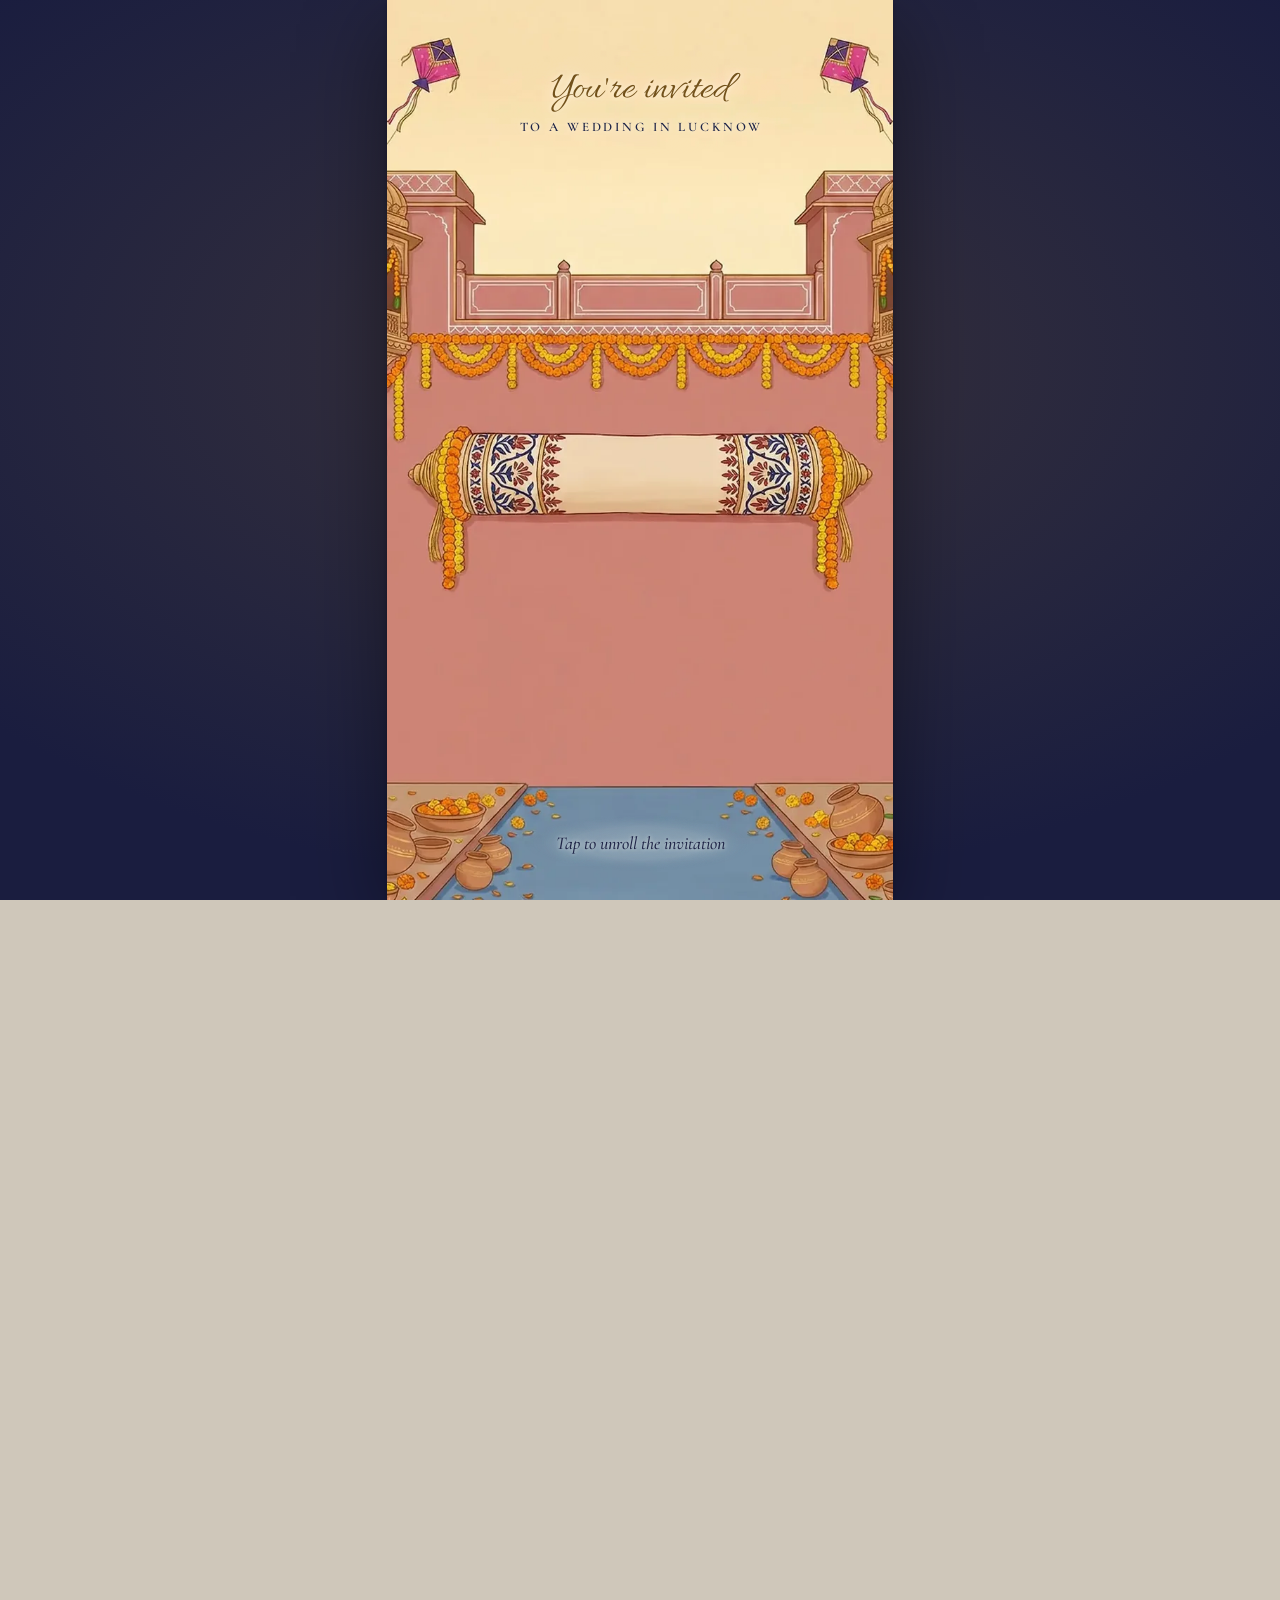
==== commit be5ece45: "Integrate new couple logo into unrolling keepsake scroll, invitation card, footer, and favicon" ====
--- a/index.html
+++ b/index.html
@@ -7,8 +7,10 @@
   <meta name="description" content="Wedding celebration of Shaurya Kapoor & Diksha Bhatia on 01 & 02 December 2026 at Dayal Gateway, Lucknow. Tap to unroll the invitation.">
   <meta name="theme-color" content="#1A1D3F">
 
-  <!-- Favicon -->
-  <link rel="icon" href="data:image/svg+xml,%3Csvg xmlns='http://www.w3.org/2000/svg' viewBox='0 0 32 32'%3E%3Ccircle cx='16' cy='16' r='14' fill='%23f3ebdc' stroke='%23a9853f' stroke-width='2'/%3E%3Cpath d='M16 9l4 7-4 7-4-7z' fill='%23a9853f'/%3E%3C/svg%3E">
+  <!-- Favicon & Apple Touch Icon -->
+  <link rel="icon" href="./assets/logo.png" type="image/png">
+  <link rel="apple-touch-icon" href="./assets/logo.png">
+  <meta property="og:image" content="./assets/logo.png">
 
   <!-- Google Fonts Preconnect & Stylesheets -->
   <link rel="preconnect" href="https://fonts.googleapis.com">
--- a/assets/engine.css
+++ b/assets/engine.css
@@ -339,11 +339,11 @@
 .arch-card::after { content: ""; position: absolute; left: 3px; right: 3px; bottom: 0; height: 6px; background: var(--hi); box-shadow: 0 1.5px 1.2px var(--lo); }
 .arch-in { position: relative; z-index: 1; display: grid; grid-template-columns: minmax(0, 1fr); justify-items: center; padding: calc(var(--archH) * 0.42) 30px 44px; }
 /* The couple's logo heads the formal invitation and signs off the page. */
-.inv-logo { display: block; width: 92px; height: 92px; object-fit: contain; margin: 0 auto 12px; }
+.inv-logo { display: block; width: min(240px, 75%); height: auto; object-fit: contain; margin: 4px auto 14px; filter: drop-shadow(0 4px 12px rgba(184, 134, 43, 0.2)); }
 /* The Story map, whole: its pictures and their captions need room. */
-.inv-logo.whole { width: min(230px, 72%); height: auto; aspect-ratio: 1; }
-.so-logo.whole { width: 210px; height: 210px; }
-.so-logo { display: block; width: 120px; height: 120px; object-fit: contain; margin: 22px auto 0; }
+.inv-logo.whole { width: min(240px, 75%); height: auto; aspect-ratio: auto; max-height: 290px; }
+.so-logo.whole { width: min(220px, 70%); height: auto; aspect-ratio: auto; max-height: 270px; }
+.so-logo { display: block; width: min(220px, 70%); height: auto; object-fit: contain; margin: 22px auto 0; filter: drop-shadow(0 4px 12px rgba(184, 134, 43, 0.2)); }
 .om { margin: 0; font: 400 16px/1.4 var(--deva); color: var(--gold-deep); }
 /* A blessing of several lines, each its own line. In English capitals, smaller and spaced, so the longest fits a phone. */
 .om span { display: block; text-wrap: balance; }
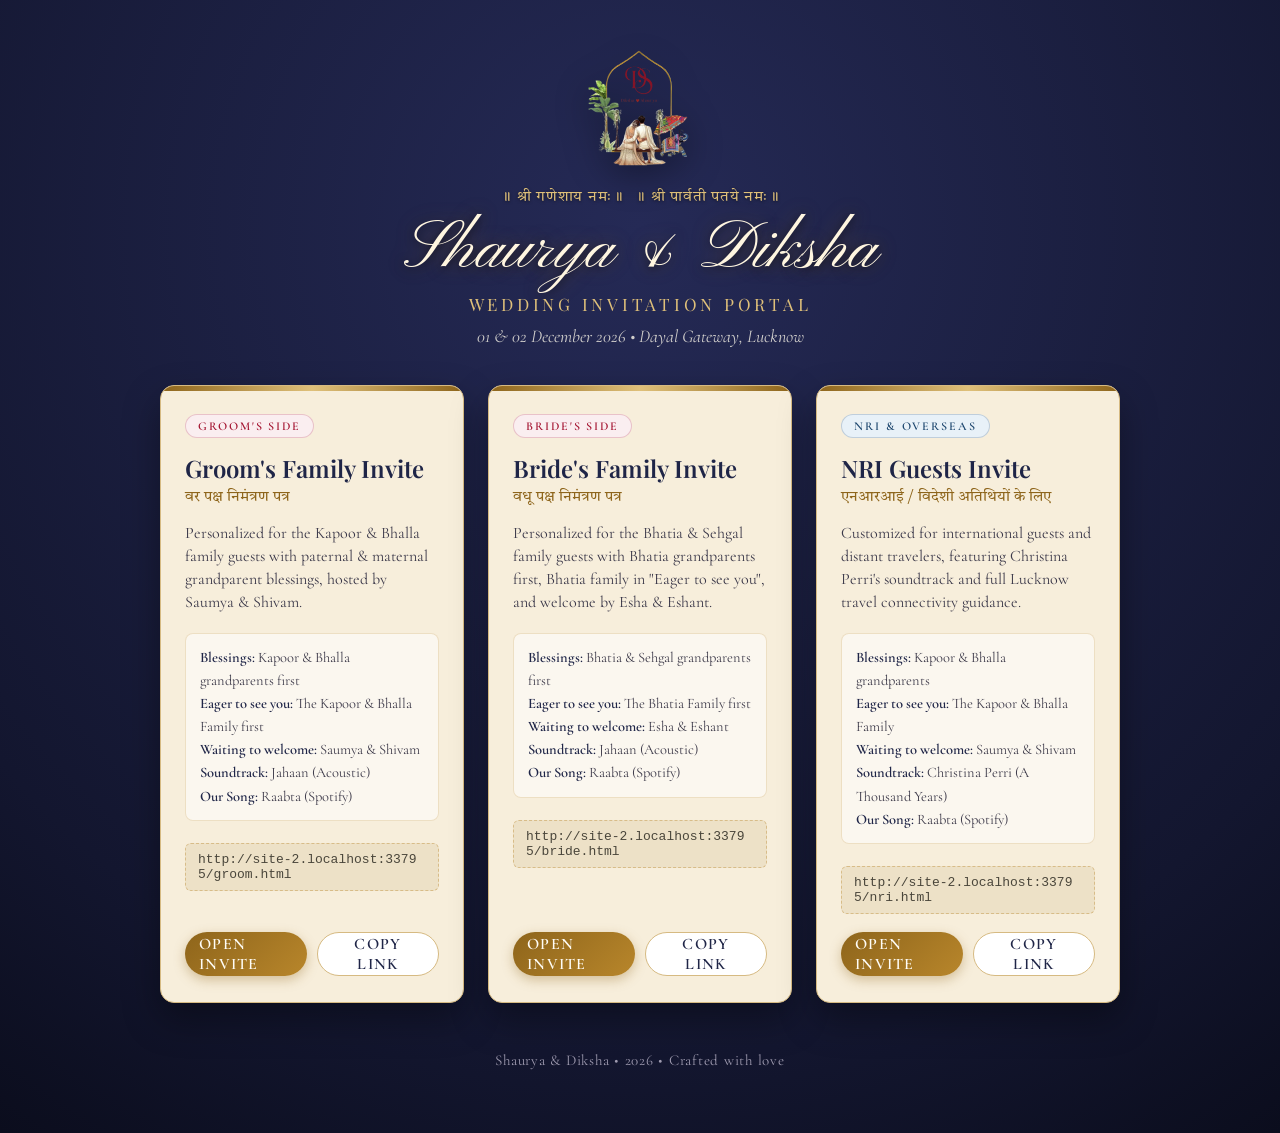
==== commit 2ea73a1a: "Add index.html Invitation Hub, 3 custom card links (Bride/Groom/NRI), background songs, and Raabta o" ====
--- a/index.html
+++ b/index.html
@@ -3,101 +3,495 @@
 <head>
   <meta charset="utf-8">
   <meta name="viewport" content="width=device-width, initial-scale=1, viewport-fit=cover">
-  <title>Shaurya weds Diksha | Wedding Invitation</title>
-  <meta name="description" content="Wedding celebration of Shaurya Kapoor & Diksha Bhatia on 01 & 02 December 2026 at Dayal Gateway, Lucknow. Tap to unroll the invitation.">
+  <title>Shaurya & Diksha | Wedding Invitations Portal</title>
+  <meta name="description" content="Wedding celebration of Shaurya Kapoor & Diksha Bhatia on 01 & 02 December 2026. Access and copy personalized wedding invitation links for Bride, Groom, and NRI guests.">
   <meta name="theme-color" content="#1A1D3F">
 
-  <!-- Favicon & Apple Touch Icon -->
+  <!-- Favicon -->
   <link rel="icon" href="./assets/logo.png" type="image/png">
   <link rel="apple-touch-icon" href="./assets/logo.png">
-  <meta property="og:image" content="./assets/logo.png">
-
-  <!-- Google Fonts Preconnect & Stylesheets -->
+
+  <!-- Google Fonts -->
   <link rel="preconnect" href="https://fonts.googleapis.com">
-  <link rel="preconnect" href="https://fonts.gstatic.com" crossorigin="">
-  <link href="https://fonts.googleapis.com/css2?family=Allura&family=Cormorant+Garamond:ital,wght@0,400;0,500;0,600;1,400;1,500&family=Pinyon+Script:ital,wght@0,400;0,500;0,600;1,400&family=Playfair+Display:ital,wght@0,400;0,500;0,600;1,400&family=Tiro+Devanagari+Hindi:ital,wght@0,400;0,500;0,600;1,400&display=swap" rel="stylesheet">
-
-  <!-- Core Theme & Layout Styles -->
-  <link rel="stylesheet" href="./assets/engine.css">
-  <link rel="stylesheet" href="./assets/layouts/keepsake.css">
-  <link rel="stylesheet" href="./assets/layouts/decor-daynight.css">
+  <link rel="preconnect" href="https://fonts.gstatic.com" crossorigin>
+  <link href="https://fonts.googleapis.com/css2?family=Cormorant+Garamond:ital,wght@0,400;0,500;0,600;0,700;1,400;1,600&family=Pinyon+Script&family=Playfair+Display:ital,wght@0,500;0,600;1,400&family=Tiro+Devanagari+Hindi:ital@0;1&display=swap" rel="stylesheet">
+
+  <style>
+    :root {
+      --bg: #141733;
+      --card-bg: #F7EEDB;
+      --card-border: #D6BA82;
+      --ink: #1F2547;
+      --ink-soft: #5A5868;
+      --gold: #B8862B;
+      --gold-light: #DFC07A;
+      --gold-deep: #8E651B;
+      --accent: #A3122F;
+      --accent-soft: #FAEEF0;
+      --shadow: 0 16px 36px rgba(0, 0, 0, 0.35);
+      --ease: cubic-bezier(0.2, 0.8, 0.2, 1);
+    }
+
+    * { box-sizing: border-box; margin: 0; padding: 0; }
+
+    body {
+      min-height: 100vh;
+      background: radial-gradient(circle at 50% 20%, #252A56 0%, #13162F 75%, #0B0D1D 100%);
+      color: var(--ink);
+      font-family: 'Cormorant Garamond', serif;
+      -webkit-font-smoothing: antialiased;
+      padding: 32px 16px 64px;
+      display: flex;
+      flex-direction: column;
+      align-items: center;
+    }
+
+    .container {
+      width: 100%;
+      max-width: 960px;
+      margin: 0 auto;
+    }
+
+    /* Header */
+    header {
+      text-align: center;
+      margin-bottom: 38px;
+    }
+
+    .logo-wrap {
+      width: 140px;
+      height: 140px;
+      margin: 0 auto 16px;
+      filter: drop-shadow(0 8px 18px rgba(0, 0, 0, 0.45));
+      animation: floatLogo 4s ease-in-out infinite alternate;
+    }
+    .logo-wrap img {
+      width: 100%;
+      height: 100%;
+      object-fit: contain;
+    }
+
+    @keyframes floatLogo {
+      from { transform: translateY(0); }
+      to { transform: translateY(-6px); }
+    }
+
+    .om {
+      font-family: 'Tiro Devanagari Hindi', serif;
+      font-size: 15px;
+      color: var(--gold-light);
+      letter-spacing: 0.05em;
+      margin-bottom: 6px;
+      text-shadow: 0 1px 3px rgba(0,0,0,0.5);
+    }
+
+    h1 {
+      font-family: 'Pinyon Script', cursive;
+      font-size: clamp(44px, 8vw, 68px);
+      font-weight: 400;
+      color: #FFF6E0;
+      line-height: 1.1;
+      text-shadow: 0 2px 10px rgba(0, 0, 0, 0.6), 0 0 20px rgba(184, 134, 43, 0.35);
+      margin-bottom: 4px;
+    }
+
+    .tagline {
+      font-family: 'Playfair Display', serif;
+      font-size: clamp(14px, 3.2vw, 17px);
+      letter-spacing: 0.22em;
+      text-transform: uppercase;
+      color: var(--gold-light);
+      margin-bottom: 10px;
+    }
+
+    .dates {
+      font-style: italic;
+      font-size: 18px;
+      color: #E2DFD8;
+      opacity: 0.9;
+    }
+
+    /* Grid of Cards */
+    .cards-grid {
+      display: grid;
+      grid-template-columns: repeat(auto-fit, minmax(280px, 1fr));
+      gap: 24px;
+      margin-top: 10px;
+    }
+
+    .card {
+      background: var(--card-bg);
+      border: 1px solid var(--card-border);
+      border-radius: 14px;
+      padding: 28px 24px 26px;
+      box-shadow: var(--shadow);
+      position: relative;
+      display: flex;
+      flex-direction: column;
+      justify-content: space-between;
+      transition: transform 250ms var(--ease), box-shadow 250ms var(--ease);
+      overflow: hidden;
+    }
+
+    .card::before {
+      content: "";
+      position: absolute;
+      top: 0;
+      left: 0;
+      right: 0;
+      height: 5px;
+      background: linear-gradient(90deg, var(--gold-deep), var(--gold-light), var(--gold-deep));
+    }
+
+    .card:hover {
+      transform: translateY(-4px);
+      box-shadow: 0 22px 42px rgba(0, 0, 0, 0.45);
+    }
+
+    .badge {
+      display: inline-block;
+      align-self: flex-start;
+      font-size: 12px;
+      font-weight: 600;
+      letter-spacing: 0.16em;
+      text-transform: uppercase;
+      color: var(--accent);
+      background: var(--accent-soft);
+      border: 1px solid rgba(163, 18, 47, 0.2);
+      border-radius: 999px;
+      padding: 4px 12px;
+      margin-bottom: 14px;
+    }
+
+    .badge.nri-badge {
+      color: #1A446C;
+      background: #E8F1F8;
+      border-color: rgba(26, 68, 108, 0.2);
+    }
+
+    .card h2 {
+      font-family: 'Playfair Display', serif;
+      font-size: 24px;
+      font-weight: 600;
+      color: var(--ink);
+      margin-bottom: 4px;
+    }
+
+    .card-hi {
+      font-family: 'Tiro Devanagari Hindi', serif;
+      font-size: 15px;
+      color: var(--gold-deep);
+      margin-bottom: 14px;
+    }
+
+    .card-desc {
+      font-size: 16px;
+      line-height: 1.45;
+      color: #3B3849;
+      margin-bottom: 18px;
+      flex-grow: 1;
+    }
+
+    .specs {
+      list-style: none;
+      margin-bottom: 22px;
+      padding: 12px 14px;
+      background: rgba(255, 255, 255, 0.55);
+      border-radius: 8px;
+      border: 1px solid rgba(214, 186, 130, 0.4);
+      font-size: 14.5px;
+      line-height: 1.6;
+      color: #3F3C4B;
+    }
+
+    .specs li strong {
+      color: var(--ink);
+      font-weight: 600;
+    }
+
+    .link-box {
+      background: #EDE1C7;
+      border-radius: 6px;
+      padding: 8px 12px;
+      font-family: monospace;
+      font-size: 13px;
+      color: #4A463B;
+      word-break: break-all;
+      margin-bottom: 18px;
+      border: 1px dashed rgba(184, 134, 43, 0.4);
+    }
+
+    /* Actions */
+    .actions {
+      display: grid;
+      grid-template-columns: 1fr 1fr;
+      gap: 10px;
+    }
+
+    .btn {
+      display: inline-flex;
+      align-items: center;
+      justify-content: center;
+      gap: 6px;
+      min-height: 44px;
+      padding: 0 14px;
+      border-radius: 999px;
+      font-family: 'Cormorant Garamond', serif;
+      font-size: 16px;
+      font-weight: 600;
+      letter-spacing: 0.08em;
+      text-transform: uppercase;
+      text-decoration: none;
+      cursor: pointer;
+      transition: all 180ms var(--ease);
+      border: 0;
+    }
+
+    .btn-open {
+      background: linear-gradient(135deg, var(--gold-deep), var(--gold));
+      color: #FFFDF7;
+      box-shadow: 0 4px 12px rgba(142, 101, 27, 0.35);
+    }
+    .btn-open:hover {
+      filter: brightness(1.1);
+      transform: scale(1.02);
+    }
+
+    .btn-copy {
+      background: #FFFFFF;
+      color: var(--ink);
+      border: 1.5px solid var(--card-border);
+    }
+    .btn-copy:hover {
+      background: #FAF7F0;
+      border-color: var(--gold);
+      color: var(--gold-deep);
+    }
+    .btn-copy.copied {
+      background: #2E7D32;
+      color: #FFFFFF;
+      border-color: #2E7D32;
+    }
+
+    /* Toast Notification */
+    #toast {
+      position: fixed;
+      bottom: 24px;
+      left: 50%;
+      transform: translateX(-50%) translateY(100px);
+      background: #0B0D1D;
+      color: #FFF6E0;
+      border: 1px solid var(--gold);
+      padding: 12px 24px;
+      border-radius: 999px;
+      box-shadow: 0 10px 30px rgba(0, 0, 0, 0.6);
+      font-size: 15px;
+      letter-spacing: 0.04em;
+      z-index: 999;
+      opacity: 0;
+      pointer-events: none;
+      transition: all 300ms var(--ease);
+      display: flex;
+      align-items: center;
+      gap: 8px;
+    }
+    #toast.show {
+      transform: translateX(-50%) translateY(0);
+      opacity: 1;
+    }
+
+    footer {
+      text-align: center;
+      margin-top: 48px;
+      color: #9F9BB0;
+      font-size: 15px;
+      letter-spacing: 0.05em;
+    }
+
+    @media (max-width: 600px) {
+      body { padding: 24px 12px 48px; }
+      .actions { grid-template-columns: 1fr; }
+      .card { padding: 22px 18px; }
+    }
+  </style>
+</head>
+
+<body>
+  <div class="container">
+    <header>
+      <div class="logo-wrap">
+        <img src="./assets/logo.png" alt="Shaurya & Diksha Monogram">
+      </div>
+      <p class="om">॥ श्री गणेशाय नमः ॥ &nbsp; ॥ श्री पार्वती पतये नमः ॥</p>
+      <h1>Shaurya &amp; Diksha</h1>
+      <p class="tagline">Wedding Invitation Portal</p>
+      <p class="dates">01 &amp; 02 December 2026 • Dayal Gateway, Lucknow</p>
+    </header>
+
+    <main class="cards-grid">
+      <!-- 1. Groom's Invitation Card -->
+      <article class="card">
+        <div>
+          <span class="badge">Groom's Side</span>
+          <h2>Groom's Family Invite</h2>
+          <p class="card-hi">वर पक्ष निमंत्रण पत्र</p>
+          <p class="card-desc">
+            Personalized for the Kapoor &amp; Bhalla family guests with paternal &amp; maternal grandparent blessings, hosted by Saumya &amp; Shivam.
+          </p>
+
+          <ul class="specs">
+            <li><strong>Blessings:</strong> Kapoor &amp; Bhalla grandparents first</li>
+            <li><strong>Eager to see you:</strong> The Kapoor &amp; Bhalla Family first</li>
+            <li><strong>Waiting to welcome:</strong> Saumya &amp; Shivam</li>
+            <li><strong>Soundtrack:</strong> Jahaan (Acoustic)</li>
+            <li><strong>Our Song:</strong> Raabta (Spotify)</li>
+          </ul>
+
+          <div class="link-box" id="url-groom">groom.html</div>
+        </div>
+
+        <div class="actions">
+          <a class="btn btn-open" href="./groom.html" target="_blank" rel="noopener">
+            Open Invite
+          </a>
+          <button class="btn btn-copy" type="button" onclick="copyLink('groom.html', this)">
+            Copy Link
+          </button>
+        </div>
+      </article>
+
+      <!-- 2. Bride's Invitation Card -->
+      <article class="card">
+        <div>
+          <span class="badge">Bride's Side</span>
+          <h2>Bride's Family Invite</h2>
+          <p class="card-hi">वधू पक्ष निमंत्रण पत्र</p>
+          <p class="card-desc">
+            Personalized for the Bhatia &amp; Sehgal family guests with Bhatia grandparents first, Bhatia family in "Eager to see you", and welcome by Esha &amp; Eshant.
+          </p>
+
+          <ul class="specs">
+            <li><strong>Blessings:</strong> Bhatia &amp; Sehgal grandparents first</li>
+            <li><strong>Eager to see you:</strong> The Bhatia Family first</li>
+            <li><strong>Waiting to welcome:</strong> Esha &amp; Eshant</li>
+            <li><strong>Soundtrack:</strong> Jahaan (Acoustic)</li>
+            <li><strong>Our Song:</strong> Raabta (Spotify)</li>
+          </ul>
+
+          <div class="link-box" id="url-bride">bride.html</div>
+        </div>
+
+        <div class="actions">
+          <a class="btn btn-open" href="./bride.html" target="_blank" rel="noopener">
+            Open Invite
+          </a>
+          <button class="btn btn-copy" type="button" onclick="copyLink('bride.html', this)">
+            Copy Link
+          </button>
+        </div>
+      </article>
+
+      <!-- 3. NRI Invitation Card -->
+      <article class="card">
+        <div>
+          <span class="badge nri-badge">NRI &amp; Overseas</span>
+          <h2>NRI Guests Invite</h2>
+          <p class="card-hi">एनआरआई / विदेशी अतिथियों के लिए</p>
+          <p class="card-desc">
+            Customized for international guests and distant travelers, featuring Christina Perri's soundtrack and full Lucknow travel connectivity guidance.
+          </p>
+
+          <ul class="specs">
+            <li><strong>Blessings:</strong> Kapoor &amp; Bhalla grandparents</li>
+            <li><strong>Eager to see you:</strong> The Kapoor &amp; Bhalla Family</li>
+            <li><strong>Waiting to welcome:</strong> Saumya &amp; Shivam</li>
+            <li><strong>Soundtrack:</strong> Christina Perri (A Thousand Years)</li>
+            <li><strong>Our Song:</strong> Raabta (Spotify)</li>
+          </ul>
+
+          <div class="link-box" id="url-nri">nri.html</div>
+        </div>
+
+        <div class="actions">
+          <a class="btn btn-open" href="./nri.html" target="_blank" rel="noopener">
+            Open Invite
+          </a>
+          <button class="btn btn-copy" type="button" onclick="copyLink('nri.html', this)">
+            Copy Link
+          </button>
+        </div>
+      </article>
+    </main>
+
+    <footer>
+      <p>Shaurya &amp; Diksha • 2026 • Crafted with love</p>
+    </footer>
+  </div>
+
+  <div id="toast">
+    <svg width="18" height="18" viewBox="0 0 24 24" fill="none" stroke="#68D391" stroke-width="2.5" stroke-linecap="round" stroke-linejoin="round">
+      <path d="M20 6L9 17l-5-5"/>
+    </svg>
+    <span>Link copied to clipboard!</span>
+  </div>
 
   <script>
-    if (/[?&]phone=1(&|$)/.test(location.search)) document.documentElement.classList.add("in-phone");
+    // Update link boxes with absolute URLs for easy visual reference
+    function initLinks() {
+      const origin = location.origin && location.origin !== "null" ? location.origin : "";
+      const path = location.pathname.substring(0, location.pathname.lastIndexOf('/') + 1);
+      const base = origin + path;
+
+      document.getElementById('url-groom').textContent = base + 'groom.html';
+      document.getElementById('url-bride').textContent = base + 'bride.html';
+      document.getElementById('url-nri').textContent = base + 'nri.html';
+    }
+
+    let toastTimer = null;
+    function copyLink(file, btn) {
+      const fullUrl = new URL(file, location.href).href;
+
+      function onCopied() {
+        const originalText = btn.textContent;
+        btn.textContent = "Copied! ✓";
+        btn.classList.add("copied");
+
+        const toast = document.getElementById("toast");
+        toast.querySelector("span").textContent = "Link copied! Ready to share on WhatsApp.";
+        toast.classList.add("show");
+
+        clearTimeout(toastTimer);
+        toastTimer = setTimeout(() => {
+          toast.classList.remove("show");
+          btn.textContent = originalText;
+          btn.classList.remove("copied");
+        }, 2500);
+      }
+
+      if (navigator.clipboard && navigator.clipboard.writeText) {
+        navigator.clipboard.writeText(fullUrl).then(onCopied).catch(() => fallbackCopy(fullUrl, onCopied));
+      } else {
+        fallbackCopy(fullUrl, onCopied);
+      }
+    }
+
+    function fallbackCopy(text, cb) {
+      const ta = document.createElement("textarea");
+      ta.value = text;
+      ta.style.position = "fixed";
+      ta.style.opacity = "0";
+      document.body.appendChild(ta);
+      ta.select();
+      try {
+        document.execCommand("copy");
+        cb();
+      } catch (err) {
+        prompt("Copy this link:", text);
+      }
+      document.body.removeChild(ta);
+    }
+
+    initLinks();
   </script>
-
-  <!-- Wedding Configuration & Personal Details -->
-  <script src="./config.js"></script>
-
-  <!-- Interactive Layout & Animation Engines -->
-  <script src="./assets/openings.js"></script>
-  <script src="./assets/layouts/keepsake.js"></script>
-  <script src="./assets/layouts/decor-daynight.js"></script>
-</head>
-
-<body class="sealed layout-keepsake" data-theme="rangeelo">
-  <!-- Accessibility Skip -->
-  <a class="skip" href="#invitation" id="skip">Skip the opening and read the invitation</a>
-
-  <!-- Animated Backdrop -->
-  <div class="backdrop" aria-hidden="true"></div>
-
-  <!-- Opening Gate (The Unrolling Haveli Cloth Gesture) -->
-  <div class="gate framed" id="gate" data-edge="">
-    <div class="gate-fill" aria-hidden="true"></div>
-    <div class="gate-mirror bottom" aria-hidden="true"></div>
-    <div class="gate-mirror top" aria-hidden="true"></div>
-
-    <p class="greet tone-light" id="greet" lang="en">
-      You're invited<small>to a wedding celebration</small>
-    </p>
-
-    <div class="stage" id="stage"></div>
-
-    <p class="hint tone-light" id="hint" aria-hidden="true" lang="en">
-      Tap to unroll the invitation
-    </p>
-  </div>
-
-  <!-- Main Scroll Container -->
-  <main class="col" id="main">
-    <p class="today" id="today" hidden=""></p>
-
-    <!-- Hero Section -->
-    <header class="hero custom" id="hero">
-      <img class="hero-art" id="heroArt" alt="" decoding="async">
-      <div class="hero-words" id="heroWords"></div>
-      <div class="lay-hero" id="layHero"></div>
-    </header>
-
-    <a class="down" href="#paper" id="down" lang="en">
-      <span>Scroll down</span>
-      <svg viewBox="0 0 24 24" aria-hidden="true">
-        <path d="M6 9l6 6 6-6" fill="none" stroke="currentColor" stroke-width="1.3"></path>
-      </svg>
-    </a>
-
-    <!-- The Paper Scroll (Content, Scratch Cards, Events, Countdown, RSVP) -->
-    <div class="paper decor-daynight" id="paper"></div>
-  </main>
-
-  <!-- Floating Audio & Language Controls -->
-  <div class="controls" id="controls" hidden="">
-    <button class="lang" id="langBtn" type="button" aria-label="Switch language" lang="hi">हिं</button>
-    <button class="sound" id="soundBtn" type="button" aria-pressed="false" aria-label="Play music">
-      <svg class="i-play" viewBox="0 0 24 24" aria-hidden="true">
-        <path d="M8 5.5v13l10.5-6.5z" fill="currentColor"></path>
-      </svg>
-      <svg class="i-pause" viewBox="0 0 24 24" aria-hidden="true">
-        <path d="M7.5 5.5h3v13h-3zM13.5 5.5h3v13h-3z" fill="currentColor"></path>
-      </svg>
-    </button>
-  </div>
-
-  <!-- Background Music Audio -->
-  <audio id="music" preload="none" loop="" src="./assets/themes/theme.mp3"></audio>
-
-  <!-- Engine Script -->
-  <script src="./assets/engine.js"></script>
 </body>
 </html>
